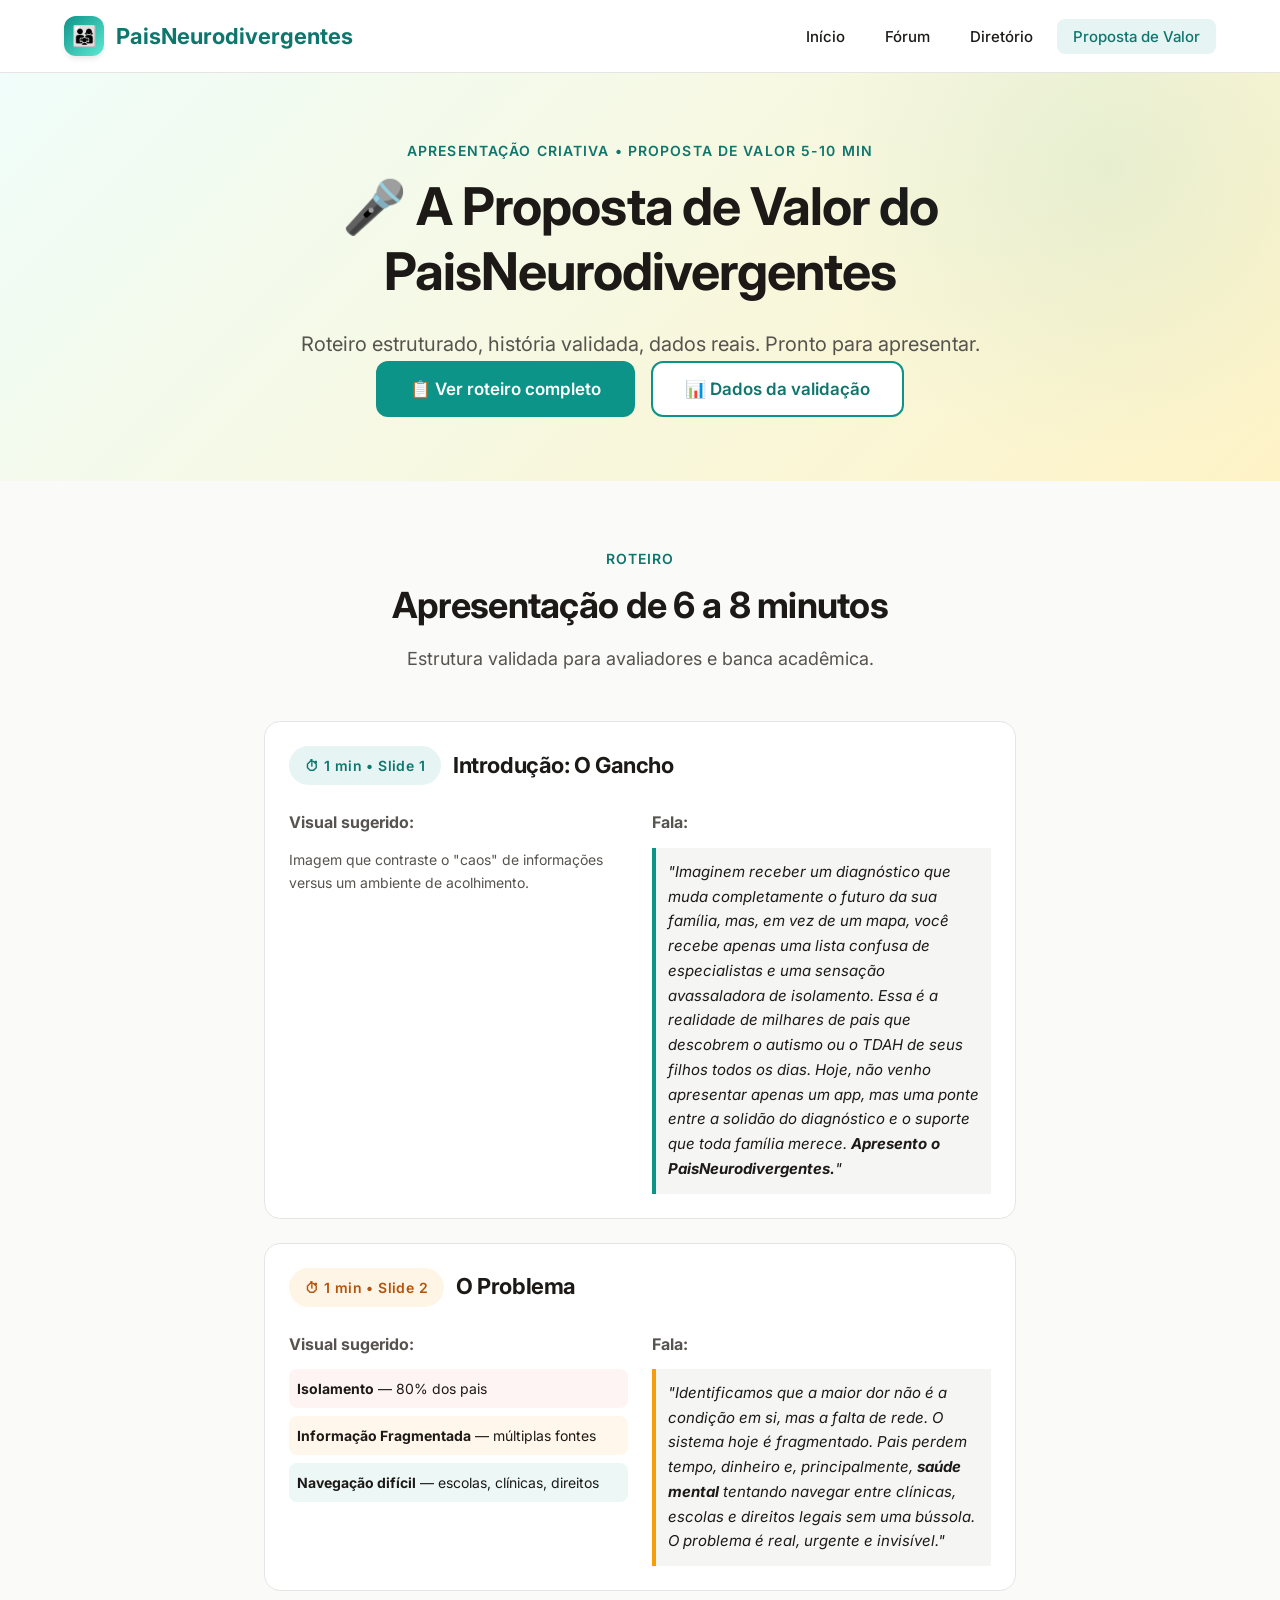
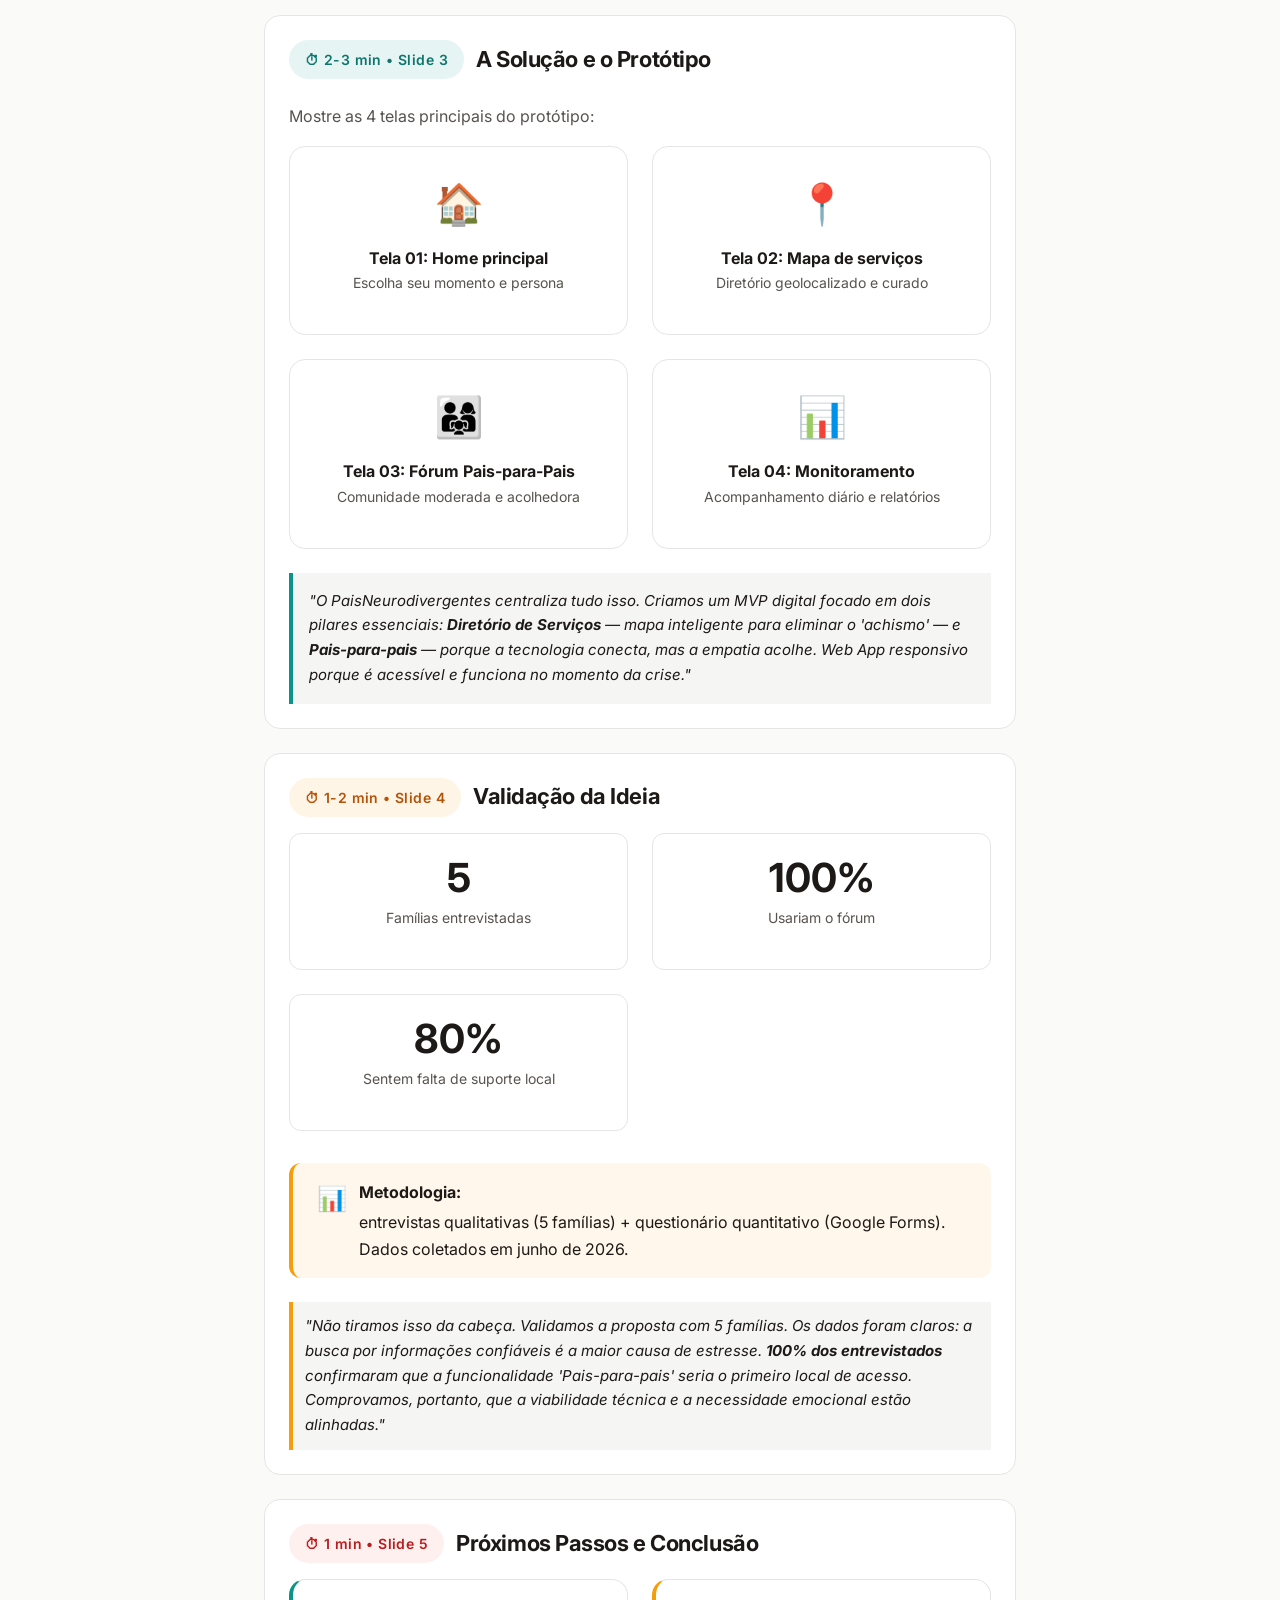
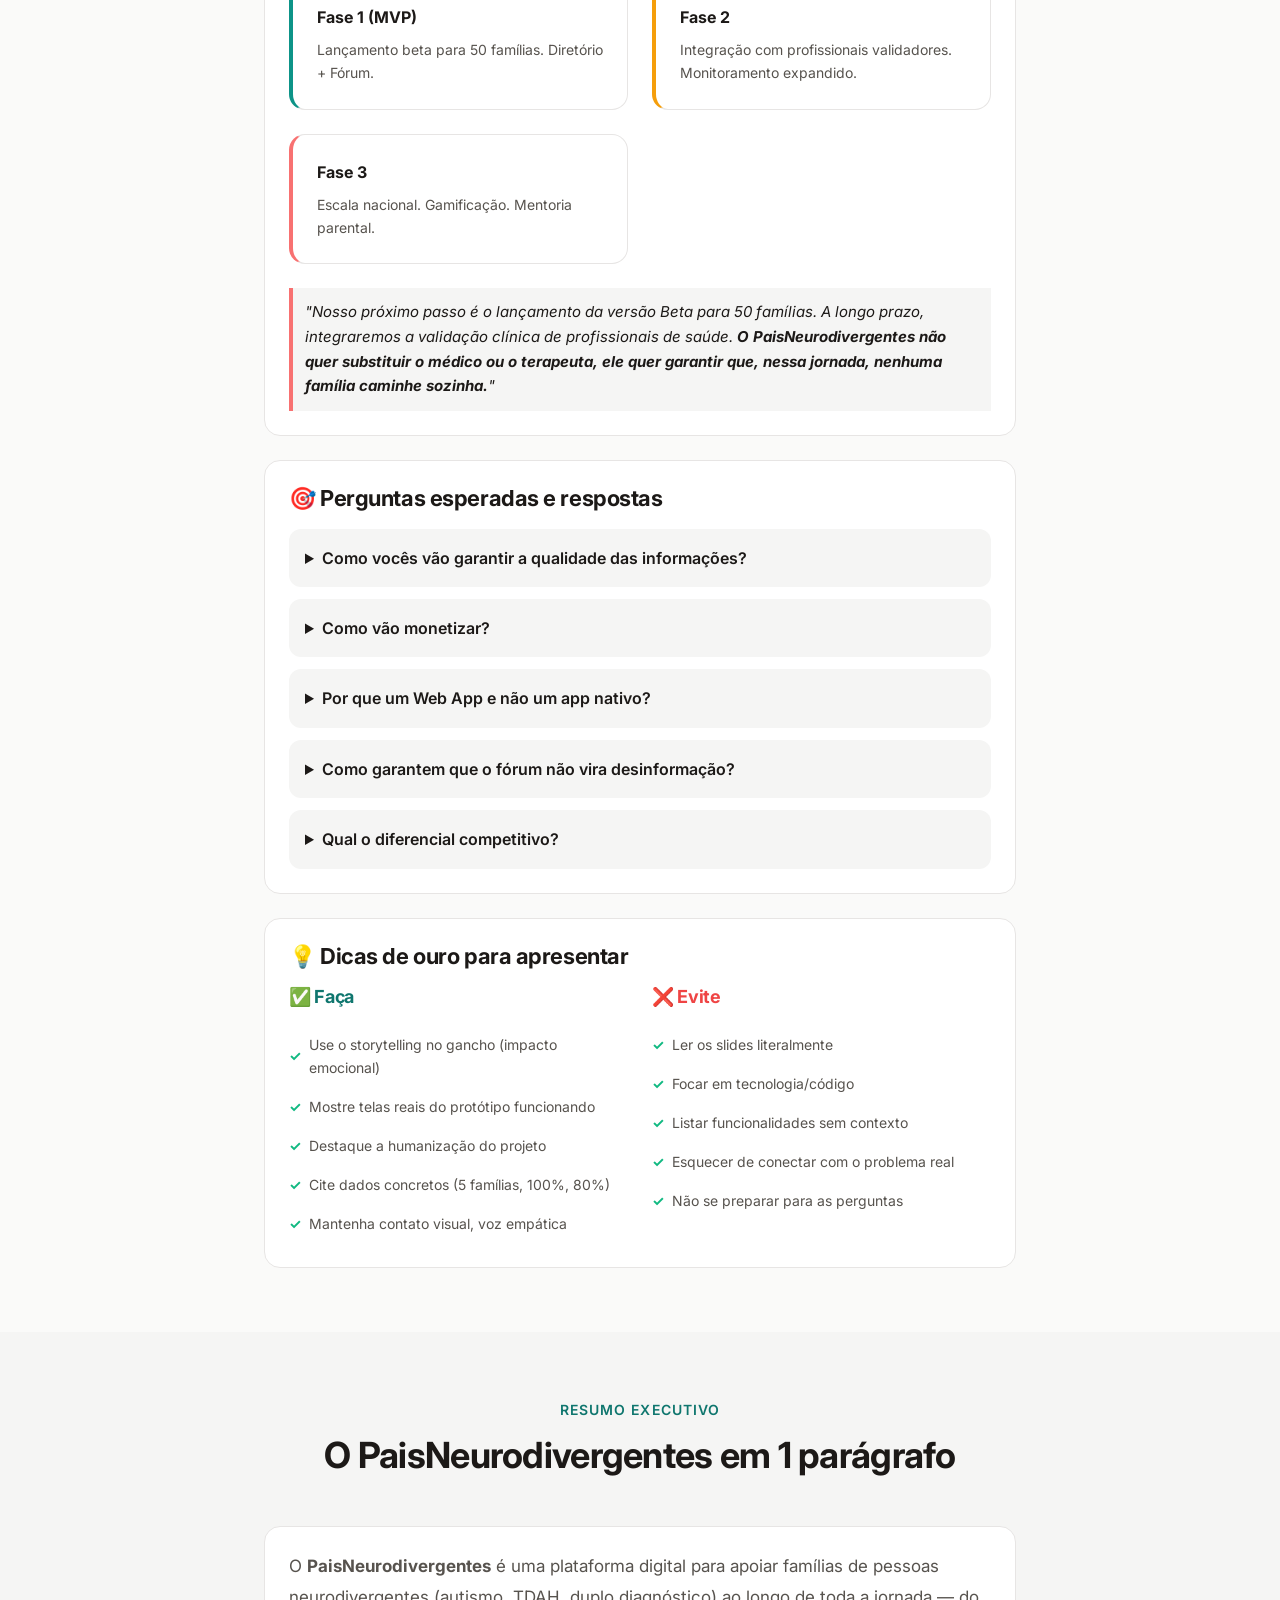
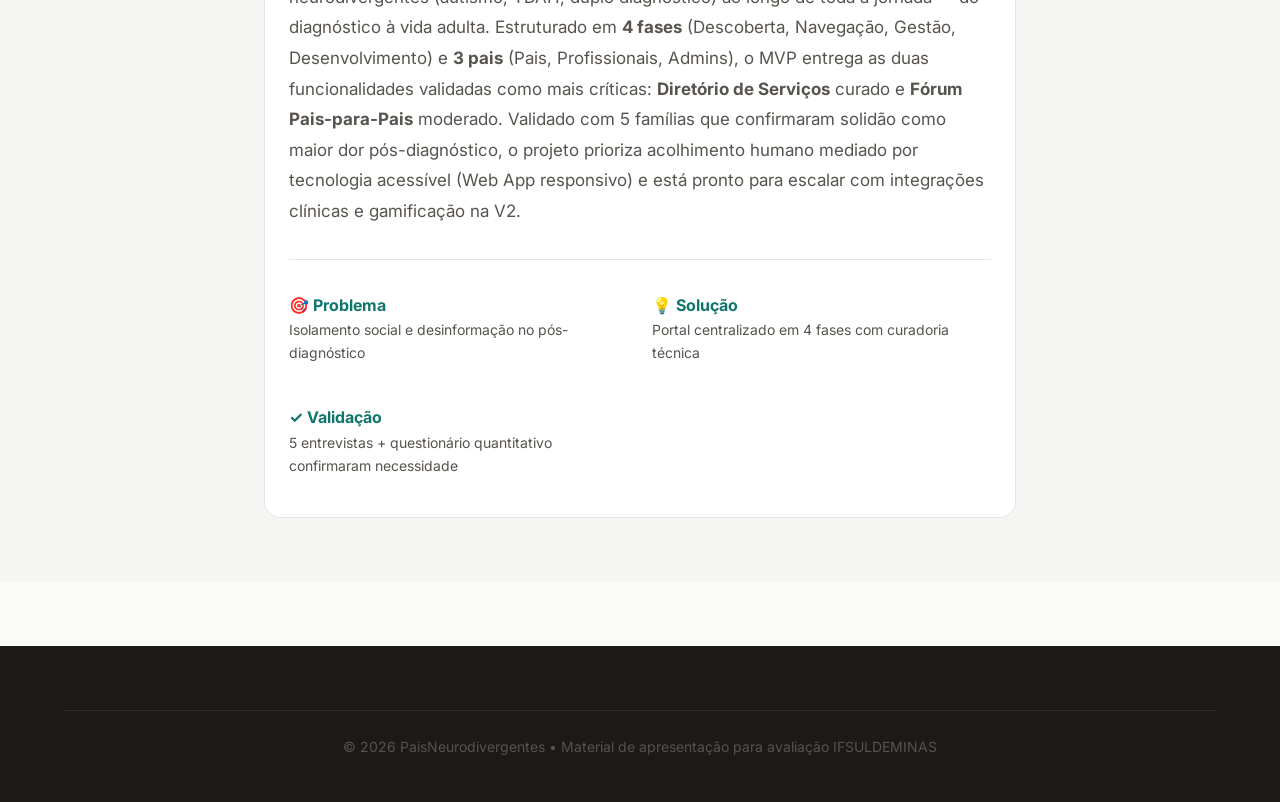
==== pages/proposta-de-valor.html @ cf3bc2c1 "inicial" ====
<!DOCTYPE html>
<html lang="pt-BR">
<head>
  <meta charset="UTF-8">
  <meta name="viewport" content="width=device-width, initial-scale=1.0">
  <title>Proposta de Valor de 5 min | PaisNeurodivergentes</title>
  <link rel="stylesheet" href="../css/styles.css">
  <link href="https://fonts.googleapis.com/css2?family=Inter:wght@400;500;600;700;800&display=swap" rel="stylesheet">
</head>
<body>
  <a href="#main" class="skip-link">Pular para conteúdo principal</a>

  <header class="site-header">
    <div class="container">
      <nav class="nav-bar">
        <a href="../index.html" class="logo"><span class="logo-icon">👨‍👩‍👧</span><span>PaisNeurodivergentes</span></a>
        <button class="menu-toggle" aria-label="Abrir menu">
          <svg width="24" height="24" viewBox="0 0 24 24" fill="none" stroke="currentColor" stroke-width="2">
            <line x1="3" y1="6" x2="21" y2="6"></line><line x1="3" y1="12" x2="21" y2="12"></line><line x1="3" y1="18" x2="21" y2="18"></line>
          </svg>
        </button>
        <ul class="nav-links">
          <li><a href="../index.html">Início</a></li>
          <li><a href="forum.html">Fórum</a></li>
          <li><a href="diretorio.html">Diretório</a></li>
          <li><a href="proposta-de-valor.html" class="active">Proposta de Valor</a></li>
        </ul>
      </nav>
    </div>
  </header>

  <main id="main">
    <section class="hero" style="padding: var(--space-16) 0;">
      <div class="container container-narrow text-center">
        <span class="eyebrow">Apresentação Criativa • Proposta de Valor 5-10 min</span>
        <h1>🎤 A Proposta de Valor do PaisNeurodivergentes</h1>
        <p class="hero-tagline" style="max-width: 720px; margin: 0 auto;">
          Roteiro estruturado, história validada, dados reais. Pronto para apresentar.
        </p>
        <div class="hero-cta" style="justify-content: center;">
          <a href="#roteiro" class="btn btn-primary btn-large">📋 Ver roteiro completo</a>
          <a href="#validacao" class="btn btn-secondary btn-large">📊 Dados da validação</a>
        </div>
      </div>
    </section>

    <!-- Roteiro -->
    <section id="roteiro">
      <div class="container container-narrow">
        <div class="section-header">
          <span class="eyebrow">Roteiro</span>
          <h2>Apresentação de 6 a 8 minutos</h2>
          <p>Estrutura validada para avaliadores e banca acadêmica.</p>
        </div>

        <!-- Slide 1 -->
        <article class="card" style="margin-bottom: var(--space-6);">
          <div style="display: flex; align-items: center; gap: var(--space-3); margin-bottom: var(--space-4);">
            <span class="badge badge-primary" style="font-size: 0.875rem; padding: var(--space-2) var(--space-4);">⏱ 1 min • Slide 1</span>
            <h3 style="margin: 0;">Introdução: O Gancho</h3>
          </div>

          <div style="display: grid; grid-template-columns: 1fr 1fr; gap: var(--space-6); margin-top: var(--space-6);">
            <div>
              <p class="text-soft" style="margin-bottom: var(--space-3);"><strong>Visual sugerido:</strong></p>
              <p style="font-size: 0.875rem;">Imagem que contraste o "caos" de informações versus um ambiente de acolhimento.</p>
            </div>
            <div>
              <p class="text-soft" style="margin-bottom: var(--space-3);"><strong>Fala:</strong></p>
              <blockquote style="border-left: 4px solid var(--color-primary); padding: var(--space-3); background: var(--color-bg-alt); margin: 0; font-style: italic; font-size: 0.9375rem;">
                "Imaginem receber um diagnóstico que muda completamente o futuro da sua família, mas, em vez de um mapa, você recebe apenas uma lista confusa de especialistas e uma sensação avassaladora de isolamento. Essa é a realidade de milhares de pais que descobrem o autismo ou o TDAH de seus filhos todos os dias. Hoje, não venho apresentar apenas um app, mas uma ponte entre a solidão do diagnóstico e o suporte que toda família merece. <strong>Apresento o PaisNeurodivergentes.</strong>"
              </blockquote>
            </div>
          </div>
        </article>

        <!-- Slide 2 -->
        <article class="card" style="margin-bottom: var(--space-6);">
          <div style="display: flex; align-items: center; gap: var(--space-3); margin-bottom: var(--space-4);">
            <span class="badge badge-warm" style="font-size: 0.875rem; padding: var(--space-2) var(--space-4);">⏱ 1 min • Slide 2</span>
            <h3 style="margin: 0;">O Problema</h3>
          </div>

          <div style="display: grid; grid-template-columns: 1fr 1fr; gap: var(--space-6); margin-top: var(--space-6);">
            <div>
              <p class="text-soft" style="margin-bottom: var(--space-3);"><strong>Visual sugerido:</strong></p>
              <ul style="font-size: 0.875rem; list-style: none; padding: 0;">
                <li style="padding: var(--space-2); background: rgba(248, 113, 113, 0.08); border-radius: var(--radius-sm); margin-bottom: var(--space-2);"><strong>Isolamento</strong> — 80% dos pais</li>
                <li style="padding: var(--space-2); background: rgba(245, 158, 11, 0.08); border-radius: var(--radius-sm); margin-bottom: var(--space-2);"><strong>Informação Fragmentada</strong> — múltiplas fontes</li>
                <li style="padding: var(--space-2); background: rgba(13, 148, 136, 0.08); border-radius: var(--radius-sm);"><strong>Navegação difícil</strong> — escolas, clínicas, direitos</li>
              </ul>
            </div>
            <div>
              <p class="text-soft" style="margin-bottom: var(--space-3);"><strong>Fala:</strong></p>
              <blockquote style="border-left: 4px solid var(--color-secondary); padding: var(--space-3); background: var(--color-bg-alt); margin: 0; font-style: italic; font-size: 0.9375rem;">
                "Identificamos que a maior dor não é a condição em si, mas a falta de rede. O sistema hoje é fragmentado. Pais perdem tempo, dinheiro e, principalmente, <strong>saúde mental</strong> tentando navegar entre clínicas, escolas e direitos legais sem uma bússola. O problema é real, urgente e invisível."
              </blockquote>
            </div>
          </div>
        </article>

        <!-- Slide 3 -->
        <article class="card" style="margin-bottom: var(--space-6);">
          <div style="display: flex; align-items: center; gap: var(--space-3); margin-bottom: var(--space-4);">
            <span class="badge badge-primary" style="font-size: 0.875rem; padding: var(--space-2) var(--space-4);">⏱ 2-3 min • Slide 3</span>
            <h3 style="margin: 0;">A Solução e o Protótipo</h3>
          </div>

          <p style="margin-top: var(--space-6);">Mostre as 4 telas principais do protótipo:</p>
          <div class="grid grid-2 mt-4">
            <a href="../index.html" class="card-link"><div class="card" style="text-align: center;">
              <div style="font-size: 2.5rem; margin-bottom: var(--space-2);">🏠</div>
              <strong>Tela 01: Home principal</strong>
              <p class="text-soft" style="font-size: 0.875rem;">Escolha seu momento e persona</p>
            </div></a>
            <a href="diretorio.html" class="card-link"><div class="card" style="text-align: center;">
              <div style="font-size: 2.5rem; margin-bottom: var(--space-2);">📍</div>
              <strong>Tela 02: Mapa de serviços</strong>
              <p class="text-soft" style="font-size: 0.875rem;">Diretório geolocalizado e curado</p>
            </div></a>
            <a href="forum.html" class="card-link"><div class="card" style="text-align: center;">
              <div style="font-size: 2.5rem; margin-bottom: var(--space-2);">👨‍👩‍👧</div>
              <strong>Tela 03: Fórum Pais-para-Pais</strong>
              <p class="text-soft" style="font-size: 0.875rem;">Comunidade moderada e acolhedora</p>
            </div></a>
            <a href="painel-pais.html" class="card-link"><div class="card" style="text-align: center;">
              <div style="font-size: 2.5rem; margin-bottom: var(--space-2);">📊</div>
              <strong>Tela 04: Monitoramento</strong>
              <p class="text-soft" style="font-size: 0.875rem;">Acompanhamento diário e relatórios</p>
            </div></a>
          </div>

          <blockquote style="border-left: 4px solid var(--color-primary); padding: var(--space-4); background: var(--color-bg-alt); margin: var(--space-6) 0 0; font-style: italic; font-size: 0.9375rem;">
            "O PaisNeurodivergentes centraliza tudo isso. Criamos um MVP digital focado em dois pilares essenciais: <strong>Diretório de Serviços</strong> — mapa inteligente para eliminar o 'achismo' — e <strong>Pais-para-pais</strong> — porque a tecnologia conecta, mas a empatia acolhe. Web App responsivo porque é acessível e funciona no momento da crise."
          </blockquote>
        </article>

        <!-- Slide 4 - Validação -->
        <article class="card" id="validacao" style="margin-bottom: var(--space-6);">
          <div style="display: flex; align-items: center; gap: var(--space-3); margin-bottom: var(--space-4);">
            <span class="badge badge-warm" style="font-size: 0.875rem; padding: var(--space-2) var(--space-4);">⏱ 1-2 min • Slide 4</span>
            <h3 style="margin: 0;">Validação da Ideia</h3>
          </div>

          <div class="grid grid-3 mt-4">
            <div class="stat-card" style="text-align: center;">
              <div class="stat-value" style="font-size: 2.5rem;">5</div>
              <p class="stat-label">Famílias entrevistadas</p>
            </div>
            <div class="stat-card" style="text-align: center;">
              <div class="stat-value" style="font-size: 2.5rem;">100%</div>
              <p class="stat-label">Usariam o fórum</p>
            </div>
            <div class="stat-card" style="text-align: center;">
              <div class="stat-value" style="font-size: 2.5rem;">80%</div>
              <p class="stat-label">Sentem falta de suporte local</p>
            </div>
          </div>

          <div class="alert alert-warm mt-8">
            <span class="alert-icon">📊</span>
            <div>
              <strong>Metodologia:</strong> entrevistas qualitativas (5 famílias) + questionário quantitativo (Google Forms). Dados coletados em junho de 2026.
            </div>
          </div>

          <blockquote style="border-left: 4px solid var(--color-secondary); padding: var(--space-3); background: var(--color-bg-alt); margin: var(--space-6) 0 0; font-style: italic; font-size: 0.9375rem;">
            "Não tiramos isso da cabeça. Validamos a proposta com 5 famílias. Os dados foram claros: a busca por informações confiáveis é a maior causa de estresse. <strong>100% dos entrevistados</strong> confirmaram que a funcionalidade 'Pais-para-pais' seria o primeiro local de acesso. Comprovamos, portanto, que a viabilidade técnica e a necessidade emocional estão alinhadas."
          </blockquote>
        </article>

        <!-- Slide 5 -->
        <article class="card" id="roadmap" style="margin-bottom: var(--space-6);">
          <div style="display: flex; align-items: center; gap: var(--space-3); margin-bottom: var(--space-4);">
            <span class="badge badge-coral" style="font-size: 0.875rem; padding: var(--space-2) var(--space-4);">⏱ 1 min • Slide 5</span>
            <h3 style="margin: 0;">Próximos Passos e Conclusão</h3>
          </div>

          <div class="grid grid-3 mt-4">
            <div class="card" style="border-left: 4px solid var(--color-primary);">
              <strong>Fase 1 (MVP)</strong>
              <p style="font-size: 0.875rem; margin: var(--space-2) 0 0;">Lançamento beta para 50 famílias. Diretório + Fórum.</p>
            </div>
            <div class="card" style="border-left: 4px solid var(--color-secondary);">
              <strong>Fase 2</strong>
              <p style="font-size: 0.875rem; margin: var(--space-2) 0 0;">Integração com profissionais validadores. Monitoramento expandido.</p>
            </div>
            <div class="card" style="border-left: 4px solid var(--color-accent);">
              <strong>Fase 3</strong>
              <p style="font-size: 0.875rem; margin: var(--space-2) 0 0;">Escala nacional. Gamificação. Mentoria parental.</p>
            </div>
          </div>

          <blockquote style="border-left: 4px solid var(--color-accent); padding: var(--space-3); background: var(--color-bg-alt); margin: var(--space-6) 0 0; font-style: italic; font-size: 0.9375rem;">
            "Nosso próximo passo é o lançamento da versão Beta para 50 famílias. A longo prazo, integraremos a validação clínica de profissionais de saúde. <strong>O PaisNeurodivergentes não quer substituir o médico ou o terapeuta, ele quer garantir que, nessa jornada, nenhuma família caminhe sozinha.</strong>"
          </blockquote>
        </article>

        <!-- Perguntas esperadas -->
        <article class="card" style="margin-bottom: var(--space-6);">
          <h3 style="margin-bottom: var(--space-4);">🎯 Perguntas esperadas e respostas</h3>

          <details style="margin-bottom: var(--space-3); padding: var(--space-4); background: var(--color-bg-alt); border-radius: var(--radius-md);">
            <summary style="cursor: pointer; font-weight: 600;">Como vocês vão garantir a qualidade das informações?</summary>
            <p style="margin-top: var(--space-3); margin-bottom: 0;">"Através de um painel de curadoria onde apenas profissionais com CRP/CREFONO/CRM verificados e pais experientes com mentoria podem sugerir conteúdos. Cada artigo passa por pelo menos 2 profissionais antes da publicação, com revisão semestral. 100% dos artigos do MVP foram validados pela equipe técnica."</p>
          </details>

          <details style="margin-bottom: var(--space-3); padding: var(--space-4); background: var(--color-bg-alt); border-radius: var(--radius-md);">
            <summary style="cursor: pointer; font-weight: 600;">Como vão monetizar?</summary>
            <p style="margin-top: var(--space-3); margin-bottom: 0;">"O foco inicial é impacto social — a plataforma é gratuita para famílias. Futuramente, parcerias com clínicas e centros de diagnóstico, cursos de capacitação parental certificados e selo de 'serviço verificado' para profissionais (assinatura acessível) podem sustentar a operação sem custo para o usuário final."</p>
          </details>

          <details style="margin-bottom: var(--space-3); padding: var(--space-4); background: var(--color-bg-alt); border-radius: var(--radius-md);">
            <summary style="cursor: pointer; font-weight: 600;">Por que um Web App e não um app nativo?</summary>
            <p style="margin-top: var(--space-3); margin-bottom: 0;">"Três motivos: 1) Não exige instalação pesada — pais em crise não baixam apps, mas acessam links. 2) Funciona em qualquer dispositivo, mesmo compartilhado. 3) Atualização instantânea sem precisar aprovar em loja. V2 pode incluir wrapper nativo se os dados mostrarem benefício."</p>
          </details>

          <details style="margin-bottom: var(--space-3); padding: var(--space-4); background: var(--color-bg-alt); border-radius: var(--radius-md);">
            <summary style="cursor: pointer; font-weight: 600;">Como garantem que o fórum não vira desinformação?</summary>
            <p style="margin-top: var(--space-3); margin-bottom: 0;">"Três camadas: 1) Moderação ativa por pais experientes + profissionais (resposta em até 2h). 2) Diretrizes explícitas: zero diagnóstico médico, zero promoção de 'curas', zero julgamento. 3) Sinalização comunitária: qualquer usuário pode marcar um post para revisão. Posts com pseudotratamentos são removidos imediatamente."</p>
          </details>

          <details style="padding: var(--space-4); background: var(--color-bg-alt); border-radius: var(--radius-md);">
            <summary style="cursor: pointer; font-weight: 600;">Qual o diferencial competitivo?</summary>
            <p style="margin-top: var(--space-3); margin-bottom: 0;">"Não somos apenas uma rede social nem apenas um diretório. Somos a única plataforma que <strong>acompanha a jornada completa</strong> da família — do diagnóstico à vida adulta — em um só lugar, com curadoria técnica, comunidade moderada e foco em acolhimento humano. Validamos com famílias reais que o problema não é só informação: é solidão."</p>
          </details>
        </article>

        <!-- Dicas -->
        <article class="card">
          <h3 style="margin-bottom: var(--space-4);">💡 Dicas de ouro para apresentar</h3>
          <div class="grid grid-2">
            <div>
              <h4 style="color: var(--color-primary-dark);">✅ Faça</h4>
              <ul class="moment-features">
                <li>Use o storytelling no gancho (impacto emocional)</li>
                <li>Mostre telas reais do protótipo funcionando</li>
                <li>Destaque a humanização do projeto</li>
                <li>Cite dados concretos (5 famílias, 100%, 80%)</li>
                <li>Mantenha contato visual, voz empática</li>
              </ul>
            </div>
            <div>
              <h4 style="color: var(--color-danger);">❌ Evite</h4>
              <ul class="moment-features">
                <li>Ler os slides literalmente</li>
                <li>Focar em tecnologia/código</li>
                <li>Listar funcionalidades sem contexto</li>
                <li>Esquecer de conectar com o problema real</li>
                <li>Não se preparar para as perguntas</li>
              </ul>
            </div>
          </div>
        </article>
      </div>
    </section>

    <!-- Resumo executivo -->
    <section class="bg-soft">
      <div class="container container-narrow">
        <div class="section-header">
          <span class="eyebrow">Resumo executivo</span>
          <h2>O PaisNeurodivergentes em 1 parágrafo</h2>
        </div>

        <article class="card">
          <p style="font-size: 1.0625rem; line-height: 1.8;">
            O <strong>PaisNeurodivergentes</strong> é uma plataforma digital para apoiar famílias de pessoas neurodivergentes (autismo, TDAH, duplo diagnóstico) ao longo de toda a jornada — do diagnóstico à vida adulta. Estruturado em <strong>4 fases</strong> (Descoberta, Navegação, Gestão, Desenvolvimento) e <strong>3 pais</strong> (Pais, Profissionais, Admins), o MVP entrega as duas funcionalidades validadas como mais críticas: <strong>Diretório de Serviços</strong> curado e <strong>Fórum Pais-para-Pais</strong> moderado. Validado com 5 famílias que confirmaram solidão como maior dor pós-diagnóstico, o projeto prioriza acolhimento humano mediado por tecnologia acessível (Web App responsivo) e está pronto para escalar com integrações clínicas e gamificação na V2.
          </p>

          <hr class="divider">

          <div class="grid grid-3">
            <div>
              <strong style="color: var(--color-primary-dark);">🎯 Problema</strong>
              <p style="font-size: 0.875rem;">Isolamento social e desinformação no pós-diagnóstico</p>
            </div>
            <div>
              <strong style="color: var(--color-primary-dark);">💡 Solução</strong>
              <p style="font-size: 0.875rem;">Portal centralizado em 4 fases com curadoria técnica</p>
            </div>
            <div>
              <strong style="color: var(--color-primary-dark);">✓ Validação</strong>
              <p style="font-size: 0.875rem;">5 entrevistas + questionário quantitativo confirmaram necessidade</p>
            </div>
          </div>
        </article>
      </div>
    </section>
  </main>

  <footer class="site-footer">
    <div class="container">
      <div class="footer-bottom">
        <p>© 2026 PaisNeurodivergentes • Material de apresentação para avaliação IFSULDEMINAS</p>
      </div>
    </div>
  </footer>

  <script src="../js/main.js"></script>
</body>
</html>
---- css/styles.css ----
/* =========================================
   PaisNeurodivergentes - Estilos Globais
   Design acessível, acolhedor e responsivo
   ========================================= */

:root {
  /* Paleta principal - tons acolhedores */
  --color-primary: #0d9488;       /* Teal calmante */
  --color-primary-dark: #0f766e;
  --color-primary-light: #5eead4;
  --color-secondary: #f59e0b;     /* Quente, esperança */
  --color-accent: #f87171;        /* Coral suave */
  --color-success: #10b981;
  --color-warning: #f59e0b;
  --color-danger: #ef4444;

  /* Neutros */
  --color-bg: #fafaf9;            /* Off-white suave */
  --color-bg-alt: #f5f5f4;
  --color-surface: #ffffff;
  --color-border: #e7e5e4;
  --color-text: #1c1917;          /* Alto contraste */
  --color-text-soft: #57534e;
  --color-text-muted: #78716c;

  /* Tipografia */
  --font-base: 'Inter', -apple-system, BlinkMacSystemFont, 'Segoe UI', Roboto, sans-serif;
  --font-size-base: 16px;
  --line-height-base: 1.65;

  /* Espaçamentos */
  --space-1: 0.25rem;
  --space-2: 0.5rem;
  --space-3: 0.75rem;
  --space-4: 1rem;
  --space-6: 1.5rem;
  --space-8: 2rem;
  --space-12: 3rem;
  --space-16: 4rem;
  --space-24: 6rem;

  /* Bordas e sombras */
  --radius-sm: 0.5rem;
  --radius-md: 0.75rem;
  --radius-lg: 1rem;
  --radius-xl: 1.5rem;
  --shadow-sm: 0 1px 2px 0 rgba(0,0,0,0.05);
  --shadow-md: 0 4px 6px -1px rgba(0,0,0,0.07), 0 2px 4px -1px rgba(0,0,0,0.04);
  --shadow-lg: 0 10px 15px -3px rgba(0,0,0,0.08), 0 4px 6px -2px rgba(0,0,0,0.04);
  --shadow-xl: 0 20px 25px -5px rgba(0,0,0,0.1), 0 10px 10px -5px rgba(0,0,0,0.04);

  /* Transições */
  --transition: all 0.2s ease;
}

* {
  margin: 0;
  padding: 0;
  box-sizing: border-box;
}

html {
  scroll-behavior: smooth;
  font-size: var(--font-size-base);
}

body {
  font-family: var(--font-base);
  background-color: var(--color-bg);
  color: var(--color-text);
  line-height: var(--line-height-base);
  -webkit-font-smoothing: antialiased;
  -moz-osx-font-smoothing: grayscale;
}

/* =========================================
   Acessibilidade
   ========================================= */
*:focus-visible {
  outline: 3px solid var(--color-primary);
  outline-offset: 2px;
  border-radius: var(--radius-sm);
}

.skip-link {
  position: absolute;
  top: -100px;
  left: 0;
  background: var(--color-primary);
  color: white;
  padding: var(--space-3) var(--space-4);
  z-index: 9999;
  text-decoration: none;
  border-radius: 0 0 var(--radius-sm) 0;
}

.skip-link:focus {
  top: 0;
}

.sr-only {
  position: absolute;
  width: 1px;
  height: 1px;
  padding: 0;
  margin: -1px;
  overflow: hidden;
  clip: rect(0,0,0,0);
  border: 0;
}

/* =========================================
   Tipografia
   ========================================= */
h1, h2, h3, h4, h5, h6 {
  font-weight: 700;
  line-height: 1.25;
  color: var(--color-text);
  letter-spacing: -0.02em;
}

h1 { font-size: clamp(2rem, 5vw, 3.25rem); }
h2 { font-size: clamp(1.5rem, 3vw, 2.25rem); margin-bottom: var(--space-4); }
h3 { font-size: 1.375rem; margin-bottom: var(--space-3); }
h4 { font-size: 1.125rem; margin-bottom: var(--space-2); }

p {
  margin-bottom: var(--space-3);
  color: var(--color-text-soft);
}

a {
  color: var(--color-primary-dark);
  text-decoration: none;
  transition: var(--transition);
}

a:hover {
  text-decoration: underline;
}

/* =========================================
   Layout / Containers
   ========================================= */
.container {
  width: 100%;
  max-width: 1200px;
  margin: 0 auto;
  padding: 0 var(--space-6);
}

.container-narrow {
  max-width: 800px;
  margin: 0 auto;
  padding: 0 var(--space-6);
}

section {
  padding: var(--space-16) 0;
}

.section-header {
  text-align: center;
  margin-bottom: var(--space-12);
}

.section-header p {
  font-size: 1.125rem;
  color: var(--color-text-soft);
  max-width: 640px;
  margin: 0 auto;
}

.eyebrow {
  display: inline-block;
  font-size: 0.875rem;
  font-weight: 600;
  color: var(--color-primary-dark);
  text-transform: uppercase;
  letter-spacing: 0.08em;
  margin-bottom: var(--space-3);
}

/* =========================================
   Header / Navegação
   ========================================= */
.site-header {
  background: rgba(255, 255, 255, 0.92);
  backdrop-filter: blur(10px);
  border-bottom: 1px solid var(--color-border);
  position: sticky;
  top: 0;
  z-index: 100;
}

.nav-bar {
  display: flex;
  align-items: center;
  justify-content: space-between;
  padding: var(--space-4) 0;
}

.logo {
  display: flex;
  align-items: center;
  gap: var(--space-3);
  font-size: 1.375rem;
  font-weight: 700;
  color: var(--color-primary-dark);
  text-decoration: none;
}

.logo:hover { text-decoration: none; }

.logo-icon {
  width: 40px;
  height: 40px;
  background: linear-gradient(135deg, var(--color-primary), var(--color-primary-light));
  border-radius: var(--radius-md);
  display: flex;
  align-items: center;
  justify-content: center;
  color: white;
  font-size: 1.25rem;
  box-shadow: var(--shadow-md);
}

.nav-links {
  display: flex;
  gap: var(--space-2);
  list-style: none;
  align-items: center;
}

.nav-links a {
  color: var(--color-text);
  padding: var(--space-2) var(--space-4);
  border-radius: var(--radius-sm);
  font-weight: 500;
  font-size: 0.9375rem;
  transition: var(--transition);
}

.nav-links a:hover {
  background: var(--color-bg-alt);
  text-decoration: none;
}

.nav-links a.active {
  background: rgba(13, 148, 136, 0.1);
  color: var(--color-primary-dark);
}

.nav-cta {
  background: var(--color-primary);
  color: white !important;
  padding: var(--space-3) var(--space-6) !important;
}

.nav-cta:hover {
  background: var(--color-primary-dark) !important;
}

.menu-toggle {
  display: none;
  background: none;
  border: none;
  padding: var(--space-2);
  cursor: pointer;
  color: var(--color-text);
}

/* =========================================
   Botões
   ========================================= */
.btn {
  display: inline-flex;
  align-items: center;
  justify-content: center;
  gap: var(--space-2);
  padding: var(--space-3) var(--space-6);
  border-radius: var(--radius-md);
  font-weight: 600;
  font-size: 1rem;
  cursor: pointer;
  border: 2px solid transparent;
  transition: var(--transition);
  text-decoration: none;
  font-family: inherit;
  line-height: 1.2;
}

.btn:hover { text-decoration: none; transform: translateY(-1px); }
.btn:active { transform: translateY(0); }

.btn-primary {
  background: var(--color-primary);
  color: white;
}
.btn-primary:hover {
  background: var(--color-primary-dark);
  box-shadow: var(--shadow-lg);
}

.btn-secondary {
  background: var(--color-surface);
  color: var(--color-primary-dark);
  border-color: var(--color-primary);
}
.btn-secondary:hover {
  background: rgba(13, 148, 136, 0.08);
}

.btn-ghost {
  background: transparent;
  color: var(--color-text);
  border-color: var(--color-border);
}
.btn-ghost:hover {
  background: var(--color-bg-alt);
  border-color: var(--color-text-soft);
}

.btn-large {
  padding: var(--space-4) var(--space-8);
  font-size: 1.0625rem;
}

.btn-small {
  padding: var(--space-2) var(--space-4);
  font-size: 0.875rem;
}

.btn-block {
  display: flex;
  width: 100%;
}

/* =========================================
   Hero
   ========================================= */
.hero {
  background: linear-gradient(135deg, #f0fdfa 0%, #fef3c7 100%);
  padding: var(--space-24) 0 var(--space-16);
  position: relative;
  overflow: hidden;
}

.hero::before {
  content: '';
  position: absolute;
  top: -50%;
  right: -10%;
  width: 600px;
  height: 600px;
  background: radial-gradient(circle, rgba(13, 148, 136, 0.08) 0%, transparent 70%);
  border-radius: 50%;
}

.hero-content {
  position: relative;
  z-index: 2;
  max-width: 720px;
}

.hero h1 {
  margin-bottom: var(--space-6);
}

.hero-tagline {
  font-size: 1.25rem;
  color: var(--color-text-soft);
  margin-bottom: var(--space-8);
}

.hero-cta {
  display: flex;
  flex-wrap: wrap;
  gap: var(--space-4);
}

.hero-stats {
  display: flex;
  gap: var(--space-8);
  margin-top: var(--space-12);
  flex-wrap: wrap;
}

.stat {
  display: flex;
  flex-direction: column;
}

.stat-number {
  font-size: 2rem;
  font-weight: 700;
  color: var(--color-primary-dark);
  line-height: 1;
}

.stat-label {
  font-size: 0.875rem;
  color: var(--color-text-soft);
  margin-top: var(--space-1);
}

/* =========================================
   Cards
   ========================================= */
.card {
  background: var(--color-surface);
  border: 1px solid var(--color-border);
  border-radius: var(--radius-lg);
  padding: var(--space-6);
  transition: var(--transition);
}

.card:hover {
  border-color: var(--color-primary-light);
  box-shadow: var(--shadow-lg);
  transform: translateY(-2px);
}

.card-link {
  text-decoration: none;
  color: inherit;
  display: block;
}

.card-link:hover { text-decoration: none; }

.card-icon {
  width: 56px;
  height: 56px;
  background: linear-gradient(135deg, var(--color-primary), var(--color-primary-light));
  border-radius: var(--radius-md);
  display: flex;
  align-items: center;
  justify-content: center;
  color: white;
  font-size: 1.5rem;
  margin-bottom: var(--space-4);
  box-shadow: var(--shadow-md);
}

.card-icon.warm {
  background: linear-gradient(135deg, var(--color-secondary), #fbbf24);
}

.card-icon.coral {
  background: linear-gradient(135deg, var(--color-accent), #fca5a5);
}

.card h3 { margin-bottom: var(--space-2); }
.card p { margin-bottom: var(--space-4); }

.card-tag {
  display: inline-block;
  font-size: 0.75rem;
  font-weight: 600;
  padding: var(--space-1) var(--space-3);
  background: rgba(13, 148, 136, 0.1);
  color: var(--color-primary-dark);
  border-radius: 999px;
  margin-bottom: var(--space-3);
  letter-spacing: 0.05em;
}

.card-tag.p1 { background: rgba(245, 158, 11, 0.1); color: var(--color-secondary); }
.card-tag.p2 { background: rgba(248, 113, 113, 0.1); color: var(--color-accent); }

/* =========================================
   Grid
   ========================================= */
.grid {
  display: grid;
  gap: var(--space-6);
}

.grid-2 { grid-template-columns: repeat(auto-fit, minmax(280px, 1fr)); }
.grid-3 { grid-template-columns: repeat(auto-fit, minmax(280px, 1fr)); }
.grid-4 { grid-template-columns: repeat(auto-fit, minmax(240px, 1fr)); }

/* =========================================
   Moment Cards (Fases da Jornada)
   ========================================= */
.moment-card {
  background: var(--color-surface);
  border: 2px solid var(--color-border);
  border-radius: var(--radius-xl);
  padding: var(--space-8);
  transition: var(--transition);
  cursor: pointer;
  position: relative;
  text-decoration: none;
  color: inherit;
  display: block;
  height: 100%;
}

.moment-card:hover {
  text-decoration: none;
  border-color: var(--color-primary);
  box-shadow: var(--shadow-xl);
  transform: translateY(-4px);
}

.moment-number {
  font-size: 3rem;
  font-weight: 800;
  background: linear-gradient(135deg, var(--color-primary), var(--color-primary-light));
  -webkit-background-clip: text;
  background-clip: text;
  -webkit-text-fill-color: transparent;
  line-height: 1;
  margin-bottom: var(--space-4);
}

.moment-card h3 {
  font-size: 1.375rem;
  margin-bottom: var(--space-3);
}

.moment-card p {
  font-size: 0.9375rem;
  margin-bottom: var(--space-6);
}

.moment-features {
  list-style: none;
  margin-top: var(--space-4);
}

.moment-features li {
  padding: var(--space-2) 0;
  color: var(--color-text-soft);
  font-size: 0.875rem;
  display: flex;
  align-items: center;
  gap: var(--space-2);
}

.moment-features li::before {
  content: '✓';
  color: var(--color-success);
  font-weight: 700;
}

.moment-card .card-arrow {
  margin-top: var(--space-6);
  display: inline-flex;
  align-items: center;
  gap: var(--space-2);
  color: var(--color-primary-dark);
  font-weight: 600;
}

/* =========================================
   Persona Cards
   ========================================= */
.persona-card {
  background: var(--color-surface);
  border-radius: var(--radius-xl);
  padding: var(--space-8);
  text-align: center;
  transition: var(--transition);
  cursor: pointer;
  text-decoration: none;
  color: inherit;
  display: block;
  border: 2px solid transparent;
  position: relative;
  overflow: hidden;
}

.persona-card::before {
  content: '';
  position: absolute;
  top: 0;
  left: 0;
  right: 0;
  height: 6px;
  background: linear-gradient(90deg, var(--color-primary), var(--color-primary-light));
}

.persona-card.pais::before {
  background: linear-gradient(90deg, var(--color-primary), var(--color-primary-light));
}

.persona-card.profissional::before {
  background: linear-gradient(90deg, var(--color-secondary), #fbbf24);
}

.persona-card.admin::before {
  background: linear-gradient(90deg, #6366f1, #818cf8);
}

.persona-card:hover {
  text-decoration: none;
  transform: translateY(-4px);
  box-shadow: var(--shadow-xl);
  border-color: var(--color-primary-light);
}

.persona-avatar {
  width: 96px;
  height: 96px;
  margin: 0 auto var(--space-6);
  background: linear-gradient(135deg, var(--color-bg-alt), var(--color-border));
  border-radius: 50%;
  display: flex;
  align-items: center;
  justify-content: center;
  font-size: 3rem;
  box-shadow: var(--shadow-md);
}

.persona-card h3 {
  font-size: 1.25rem;
  margin-bottom: var(--space-2);
}

.persona-card .persona-role {
  font-size: 0.875rem;
  color: var(--color-primary-dark);
  font-weight: 600;
  text-transform: uppercase;
  letter-spacing: 0.05em;
  margin-bottom: var(--space-4);
}

.persona-card p {
  font-size: 0.9375rem;
  margin-bottom: var(--space-6);
}

.persona-tasks {
  list-style: none;
  text-align: left;
  margin-top: var(--space-4);
  padding-top: var(--space-4);
  border-top: 1px solid var(--color-border);
}

.persona-tasks li {
  padding: var(--space-2) 0;
  color: var(--color-text-soft);
  font-size: 0.875rem;
  display: flex;
  align-items: flex-start;
  gap: var(--space-2);
}

.persona-tasks li::before {
  content: '→';
  color: var(--color-primary);
  font-weight: 700;
  flex-shrink: 0;
}

/* =========================================
   Feature blocks
   ========================================= */
.feature-section {
  background: var(--color-surface);
}

.feature-block {
  display: grid;
  grid-template-columns: 1fr 1fr;
  gap: var(--space-12);
  align-items: center;
}

.feature-block.reverse { direction: rtl; }
.feature-block.reverse > * { direction: ltr; }

.feature-visual {
  background: linear-gradient(135deg, var(--color-bg-alt), var(--color-surface));
  border-radius: var(--radius-xl);
  padding: var(--space-8);
  min-height: 320px;
  display: flex;
  align-items: center;
  justify-content: center;
  border: 1px solid var(--color-border);
  position: relative;
  overflow: hidden;
}

.feature-mock {
  background: white;
  border-radius: var(--radius-lg);
  box-shadow: var(--shadow-xl);
  padding: var(--space-4);
  width: 100%;
  max-width: 320px;
}

.feature-mock-header {
  height: 12px;
  background: var(--color-bg-alt);
  border-radius: 6px;
  margin-bottom: var(--space-3);
  width: 60%;
}

.feature-mock-line {
  height: 8px;
  background: var(--color-bg-alt);
  border-radius: 4px;
  margin-bottom: var(--space-2);
}

.feature-mock-line.short { width: 40%; }
.feature-mock-block {
  background: linear-gradient(135deg, var(--color-primary), var(--color-primary-light));
  height: 100px;
  border-radius: var(--radius-md);
  margin: var(--space-3) 0;
  display: flex;
  align-items: center;
  justify-content: center;
  color: white;
  font-weight: 600;
}

/* =========================================
   Dashboard
   ========================================= */
.dashboard-layout {
  display: grid;
  grid-template-columns: 280px 1fr;
  min-height: calc(100vh - 80px);
}

.sidebar {
  background: var(--color-surface);
  border-right: 1px solid var(--color-border);
  padding: var(--space-6);
  position: sticky;
  top: 80px;
  height: calc(100vh - 80px);
  overflow-y: auto;
}

.sidebar-header {
  padding: var(--space-4);
  background: var(--color-bg-alt);
  border-radius: var(--radius-md);
  margin-bottom: var(--space-6);
  display: flex;
  align-items: center;
  gap: var(--space-3);
}

.sidebar-avatar {
  width: 48px;
  height: 48px;
  background: linear-gradient(135deg, var(--color-primary), var(--color-primary-light));
  border-radius: 50%;
  display: flex;
  align-items: center;
  justify-content: center;
  color: white;
  font-size: 1.25rem;
  flex-shrink: 0;
}

.sidebar-user-info h4 {
  font-size: 0.9375rem;
  margin-bottom: 0;
}

.sidebar-user-info p {
  font-size: 0.8125rem;
  color: var(--color-text-muted);
  margin-bottom: 0;
}

.sidebar-nav {
  list-style: none;
}

.sidebar-nav li {
  margin-bottom: var(--space-1);
}

.sidebar-nav a {
  display: flex;
  align-items: center;
  gap: var(--space-3);
  padding: var(--space-3);
  border-radius: var(--radius-sm);
  color: var(--color-text);
  font-size: 0.9375rem;
  font-weight: 500;
  transition: var(--transition);
}

.sidebar-nav a:hover {
  background: var(--color-bg-alt);
  text-decoration: none;
}

.sidebar-nav a.active {
  background: rgba(13, 148, 136, 0.1);
  color: var(--color-primary-dark);
}

.sidebar-nav .icon {
  font-size: 1.125rem;
}

.dashboard-main {
  padding: var(--space-8);
}

.dashboard-header {
  margin-bottom: var(--space-8);
}

.dashboard-header h1 {
  font-size: 1.875rem;
  margin-bottom: var(--space-2);
}

.dashboard-header p {
  font-size: 1rem;
  color: var(--color-text-soft);
}

.stats-row {
  display: grid;
  grid-template-columns: repeat(auto-fit, minmax(180px, 1fr));
  gap: var(--space-4);
  margin-bottom: var(--space-8);
}

.stat-card {
  background: var(--color-surface);
  border: 1px solid var(--color-border);
  border-radius: var(--radius-md);
  padding: var(--space-6);
}

.stat-card .stat-value {
  font-size: 2rem;
  font-weight: 700;
  color: var(--color-text);
  line-height: 1;
  margin-bottom: var(--space-2);
}

.stat-card .stat-label {
  font-size: 0.875rem;
  color: var(--color-text-soft);
  margin-top: 0;
}

.stat-card .stat-change {
  display: inline-block;
  font-size: 0.8125rem;
  margin-top: var(--space-2);
  padding: var(--space-1) var(--space-2);
  border-radius: var(--radius-sm);
  background: rgba(16, 185, 129, 0.1);
  color: var(--color-success);
  font-weight: 600;
}

.dashboard-grid {
  display: grid;
  grid-template-columns: 2fr 1fr;
  gap: var(--space-6);
}

/* =========================================
   Forms
   ========================================= */
.form-group {
  margin-bottom: var(--space-4);
}

.form-label {
  display: block;
  font-weight: 600;
  font-size: 0.9375rem;
  margin-bottom: var(--space-2);
  color: var(--color-text);
}

.form-input,
.form-textarea,
.form-select {
  width: 100%;
  padding: var(--space-3) var(--space-4);
  border: 2px solid var(--color-border);
  border-radius: var(--radius-md);
  font-family: inherit;
  font-size: 1rem;
  background: var(--color-surface);
  transition: var(--transition);
  color: var(--color-text);
}

.form-input:focus,
.form-textarea:focus,
.form-select:focus {
  outline: none;
  border-color: var(--color-primary);
  box-shadow: 0 0 0 4px rgba(13, 148, 136, 0.1);
}

.form-textarea {
  min-height: 120px;
  resize: vertical;
}

.form-help {
  font-size: 0.8125rem;
  color: var(--color-text-muted);
  margin-top: var(--space-1);
}

.search-bar {
  display: flex;
  gap: var(--space-2);
  background: var(--color-surface);
  padding: var(--space-2);
  border-radius: var(--radius-lg);
  box-shadow: var(--shadow-md);
  max-width: 720px;
  margin: 0 auto;
}

.search-bar input {
  flex: 1;
  border: none;
  padding: var(--space-3) var(--space-4);
  font-size: 1rem;
  background: transparent;
  color: var(--color-text);
  font-family: inherit;
}

.search-bar input:focus { outline: none; }

/* =========================================
   Lista de itens (serviços, posts)
   ========================================= */
.list-item {
  background: var(--color-surface);
  border: 1px solid var(--color-border);
  border-radius: var(--radius-md);
  padding: var(--space-6);
  margin-bottom: var(--space-4);
  transition: var(--transition);
}

.list-item:hover {
  border-color: var(--color-primary-light);
  box-shadow: var(--shadow-md);
}

.list-item-header {
  display: flex;
  justify-content: space-between;
  align-items: flex-start;
  margin-bottom: var(--space-3);
  gap: var(--space-4);
  flex-wrap: wrap;
}

.list-item-title {
  font-size: 1.125rem;
  font-weight: 700;
  margin-bottom: var(--space-1);
}

.list-item-meta {
  display: flex;
  gap: var(--space-4);
  font-size: 0.875rem;
  color: var(--color-text-soft);
  flex-wrap: wrap;
}

.list-item-meta span {
  display: flex;
  align-items: center;
  gap: var(--space-1);
}

.badge {
  display: inline-block;
  padding: var(--space-1) var(--space-3);
  border-radius: 999px;
  font-size: 0.75rem;
  font-weight: 600;
  letter-spacing: 0.03em;
}

.badge-primary {
  background: rgba(13, 148, 136, 0.1);
  color: var(--color-primary-dark);
}

.badge-warm {
  background: rgba(245, 158, 11, 0.1);
  color: #b45309;
}

.badge-success {
  background: rgba(16, 185, 129, 0.1);
  color: var(--color-success);
}

.badge-coral {
  background: rgba(248, 113, 113, 0.1);
  color: #b91c1c;
}

/* =========================================
   Forum
   ========================================= */
.forum-post {
  background: var(--color-surface);
  border: 1px solid var(--color-border);
  border-radius: var(--radius-md);
  padding: var(--space-6);
  margin-bottom: var(--space-4);
}

.forum-post-header {
  display: flex;
  align-items: center;
  gap: var(--space-3);
  margin-bottom: var(--space-3);
}

.forum-avatar {
  width: 48px;
  height: 48px;
  background: linear-gradient(135deg, var(--color-primary), var(--color-primary-light));
  border-radius: 50%;
  display: flex;
  align-items: center;
  justify-content: center;
  color: white;
  font-weight: 700;
  flex-shrink: 0;
}

.forum-meta {
  flex: 1;
}

.forum-meta strong {
  display: block;
  color: var(--color-text);
}

.forum-meta time {
  font-size: 0.8125rem;
  color: var(--color-text-muted);
}

.forum-content {
  margin-bottom: var(--space-4);
  font-size: 0.9375rem;
}

.forum-actions {
  display: flex;
  gap: var(--space-4);
  font-size: 0.875rem;
}

.forum-actions button {
  background: none;
  border: none;
  cursor: pointer;
  display: flex;
  align-items: center;
  gap: var(--space-1);
  color: var(--color-text-soft);
  font-weight: 500;
  padding: var(--space-1) var(--space-2);
  border-radius: var(--radius-sm);
  transition: var(--transition);
  font-family: inherit;
}

.forum-actions button:hover {
  background: var(--color-bg-alt);
  color: var(--color-text);
}

/* =========================================
   Alerts
   ========================================= */
.alert {
  padding: var(--space-4) var(--space-6);
  border-radius: var(--radius-md);
  margin-bottom: var(--space-6);
  display: flex;
  gap: var(--space-3);
  align-items: flex-start;
}

.alert-info {
  background: rgba(13, 148, 136, 0.08);
  border-left: 4px solid var(--color-primary);
  color: var(--color-text);
}

.alert-warm {
  background: rgba(245, 158, 11, 0.08);
  border-left: 4px solid var(--color-secondary);
}

.alert-icon {
  font-size: 1.5rem;
  flex-shrink: 0;
}

.alert strong {
  display: block;
  margin-bottom: var(--space-1);
}

/* =========================================
   Footer
   ========================================= */
.site-footer {
  background: var(--color-text);
  color: white;
  padding: var(--space-16) 0 var(--space-8);
  margin-top: var(--space-16);
}

.footer-grid {
  display: grid;
  grid-template-columns: 2fr 1fr 1fr 1fr;
  gap: var(--space-8);
  margin-bottom: var(--space-12);
}

.footer-brand h4 {
  color: white;
  font-size: 1.5rem;
  margin-bottom: var(--space-3);
}

.footer-brand p {
  color: rgba(255,255,255,0.7);
}

.footer-col h5 {
  color: white;
  font-size: 0.9375rem;
  text-transform: uppercase;
  letter-spacing: 0.05em;
  margin-bottom: var(--space-4);
}

.footer-col ul {
  list-style: none;
}

.footer-col li {
  margin-bottom: var(--space-2);
}

.footer-col a {
  color: rgba(255,255,255,0.7);
  font-size: 0.9375rem;
}

.footer-col a:hover {
  color: white;
}

.footer-bottom {
  border-top: 1px solid rgba(255,255,255,0.1);
  padding-top: var(--space-6);
  text-align: center;
  color: rgba(255,255,255,0.6);
  font-size: 0.875rem;
}

/* =========================================
   Stepper / Timeline
   ========================================= */
.timeline {
  position: relative;
  padding-left: var(--space-12);
}

.timeline::before {
  content: '';
  position: absolute;
  left: 24px;
  top: 0;
  bottom: 0;
  width: 2px;
  background: var(--color-border);
}

.timeline-item {
  position: relative;
  padding-bottom: var(--space-12);
}

.timeline-item::before {
  content: '';
  position: absolute;
  left: -36px;
  top: 4px;
  width: 18px;
  height: 18px;
  border-radius: 50%;
  background: var(--color-primary);
  border: 4px solid var(--color-bg);
  box-shadow: 0 0 0 2px var(--color-primary);
}

.timeline-item.current::before {
  background: var(--color-secondary);
  box-shadow: 0 0 0 2px var(--color-secondary);
  animation: pulse 2s infinite;
}

@keyframes pulse {
  0%, 100% { box-shadow: 0 0 0 2px var(--color-secondary); }
  50% { box-shadow: 0 0 0 8px rgba(245, 158, 11, 0.2); }
}

.timeline-content {
  background: var(--color-surface);
  border: 1px solid var(--color-border);
  border-radius: var(--radius-md);
  padding: var(--space-6);
}

.timeline-date {
  font-size: 0.875rem;
  color: var(--color-primary-dark);
  font-weight: 600;
  margin-bottom: var(--space-2);
}

/* =========================================
   Tabs
   ========================================= */
.tabs {
  display: flex;
  border-bottom: 2px solid var(--color-border);
  margin-bottom: var(--space-6);
  overflow-x: auto;
}

.tab {
  padding: var(--space-3) var(--space-6);
  background: none;
  border: none;
  cursor: pointer;
  font-weight: 600;
  font-size: 0.9375rem;
  color: var(--color-text-soft);
  border-bottom: 3px solid transparent;
  margin-bottom: -2px;
  transition: var(--transition);
  font-family: inherit;
  white-space: nowrap;
}

.tab:hover {
  color: var(--color-text);
}

.tab.active {
  color: var(--color-primary-dark);
  border-bottom-color: var(--color-primary);
}

.tab-panel {
  display: none;
}

.tab-panel.active {
  display: block;
}

/* =========================================
   Tags / Chips
   ========================================= */
.chip-group {
  display: flex;
  gap: var(--space-2);
  flex-wrap: wrap;
  margin-bottom: var(--space-4);
}

.chip {
  padding: var(--space-2) var(--space-4);
  background: var(--color-surface);
  border: 1px solid var(--color-border);
  border-radius: 999px;
  font-size: 0.875rem;
  cursor: pointer;
  transition: var(--transition);
  font-family: inherit;
  color: var(--color-text);
}

.chip:hover {
  border-color: var(--color-primary);
}

.chip.active {
  background: var(--color-primary);
  color: white;
  border-color: var(--color-primary);
}

/* =========================================
   Responsive
   ========================================= */
@media (max-width: 768px) {
  section { padding: var(--space-12) 0; }

  .menu-toggle { display: block; }

  .nav-links {
    display: none;
    position: absolute;
    top: 100%;
    left: 0;
    right: 0;
    background: var(--color-surface);
    flex-direction: column;
    padding: var(--space-4);
    border-top: 1px solid var(--color-border);
    box-shadow: var(--shadow-lg);
    gap: 0;
  }

  .nav-links.open {
    display: flex;
  }

  .nav-links li { width: 100%; }
  .nav-links a { display: block; }

  .hero { padding: var(--space-16) 0 var(--space-12); }
  .hero-stats { gap: var(--space-6); }

  .feature-block {
    grid-template-columns: 1fr;
    gap: var(--space-6);
  }

  .feature-block.reverse { direction: ltr; }

  .dashboard-layout {
    grid-template-columns: 1fr;
  }

  .sidebar {
    position: static;
    height: auto;
    border-right: none;
    border-bottom: 1px solid var(--color-border);
  }

  .dashboard-grid {
    grid-template-columns: 1fr;
  }

  .footer-grid {
    grid-template-columns: 1fr 1fr;
    gap: var(--space-6);
  }

  .timeline {
    padding-left: var(--space-8);
  }
}

@media (max-width: 480px) {
  .footer-grid {
    grid-template-columns: 1fr;
  }

  .stat-card { padding: var(--space-4); }
}

/* =========================================
   Animações
   ========================================= */
@keyframes fadeInUp {
  from {
    opacity: 0;
    transform: translateY(20px);
  }
  to {
    opacity: 1;
    transform: translateY(0);
  }
}

.fade-in {
  animation: fadeInUp 0.5s ease forwards;
}

.fade-in-delay-1 { animation-delay: 0.1s; opacity: 0; }
.fade-in-delay-2 { animation-delay: 0.2s; opacity: 0; }
.fade-in-delay-3 { animation-delay: 0.3s; opacity: 0; }
.fade-in-delay-4 { animation-delay: 0.4s; opacity: 0; }

/* =========================================
   Utilitários
   ========================================= */
.text-center { text-align: center; }
.text-soft { color: var(--color-text-soft); }
.mt-4 { margin-top: var(--space-4); }
.mt-8 { margin-top: var(--space-8); }
.mb-4 { margin-bottom: var(--space-4); }
.mb-8 { margin-bottom: var(--space-8); }

.bg-soft { background: var(--color-bg-alt); }

.divider {
  height: 1px;
  background: var(--color-border);
  margin: var(--space-8) 0;
  border: none;
}
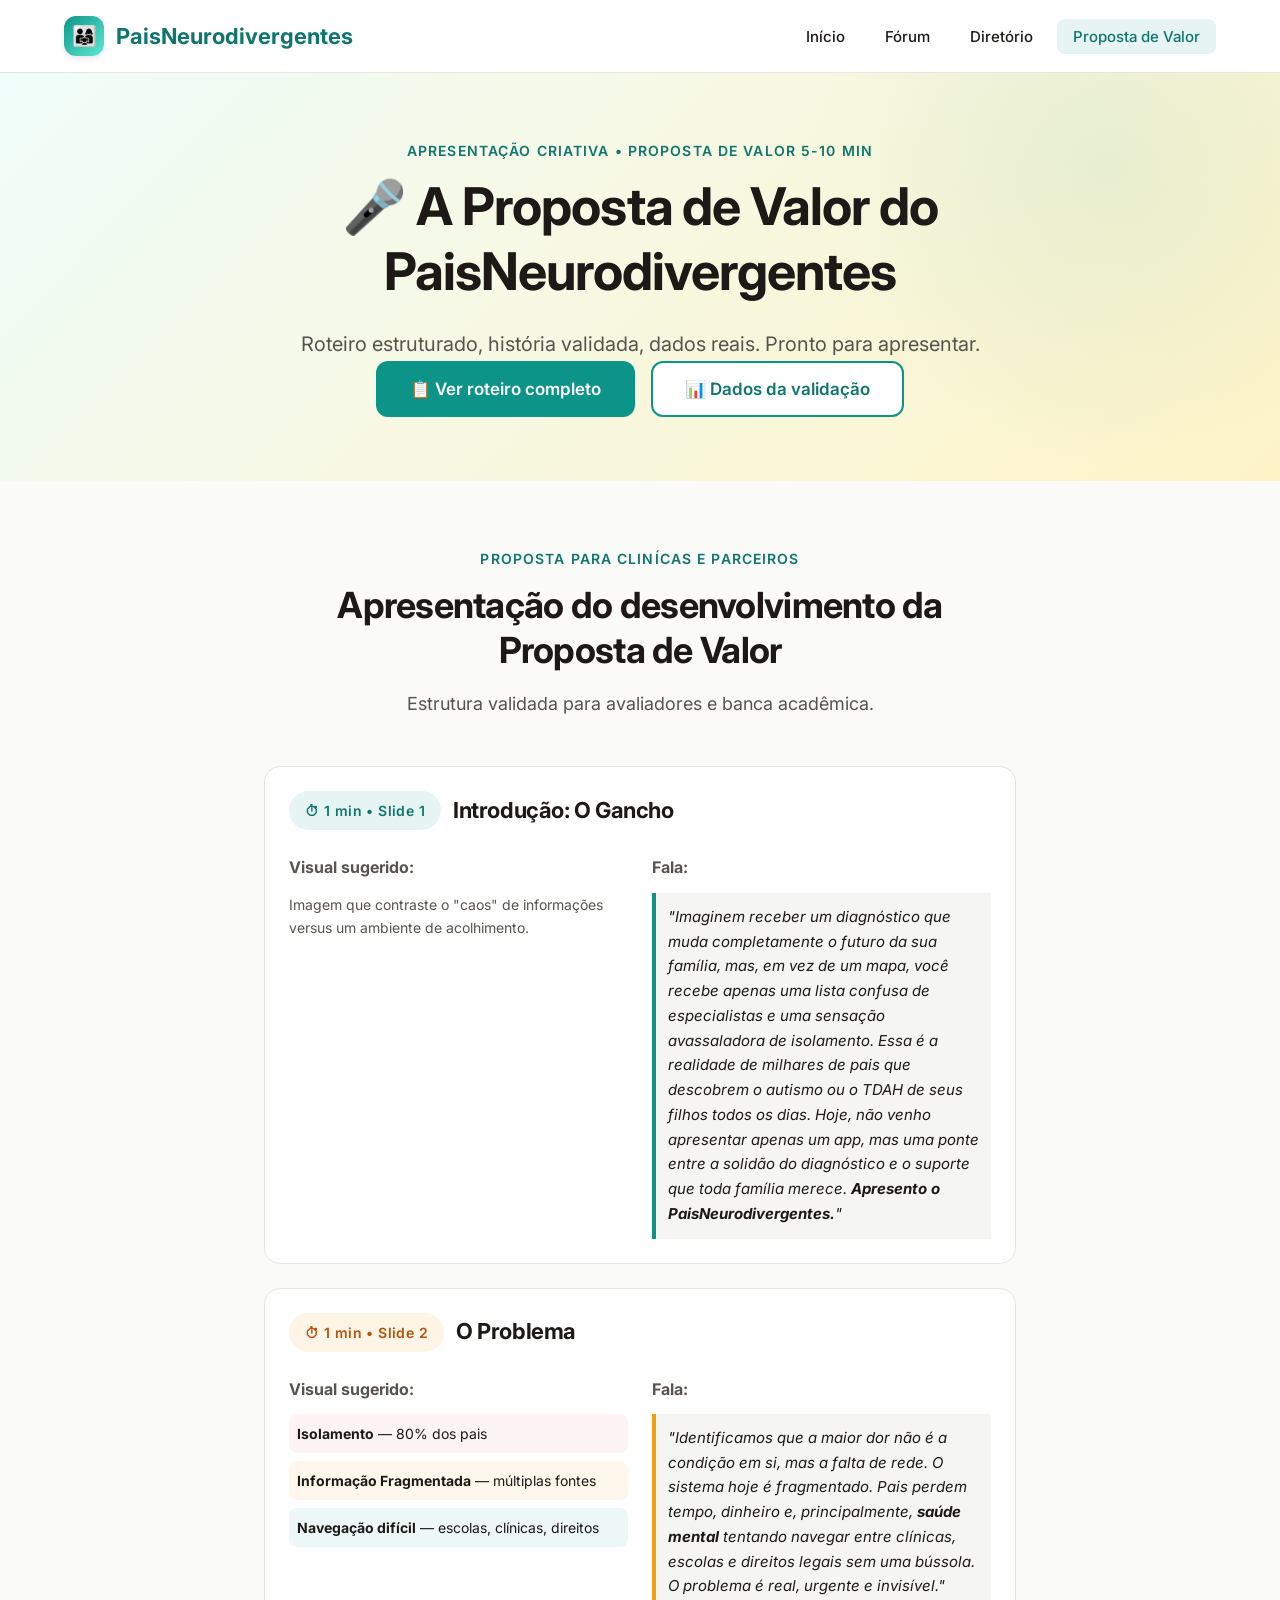
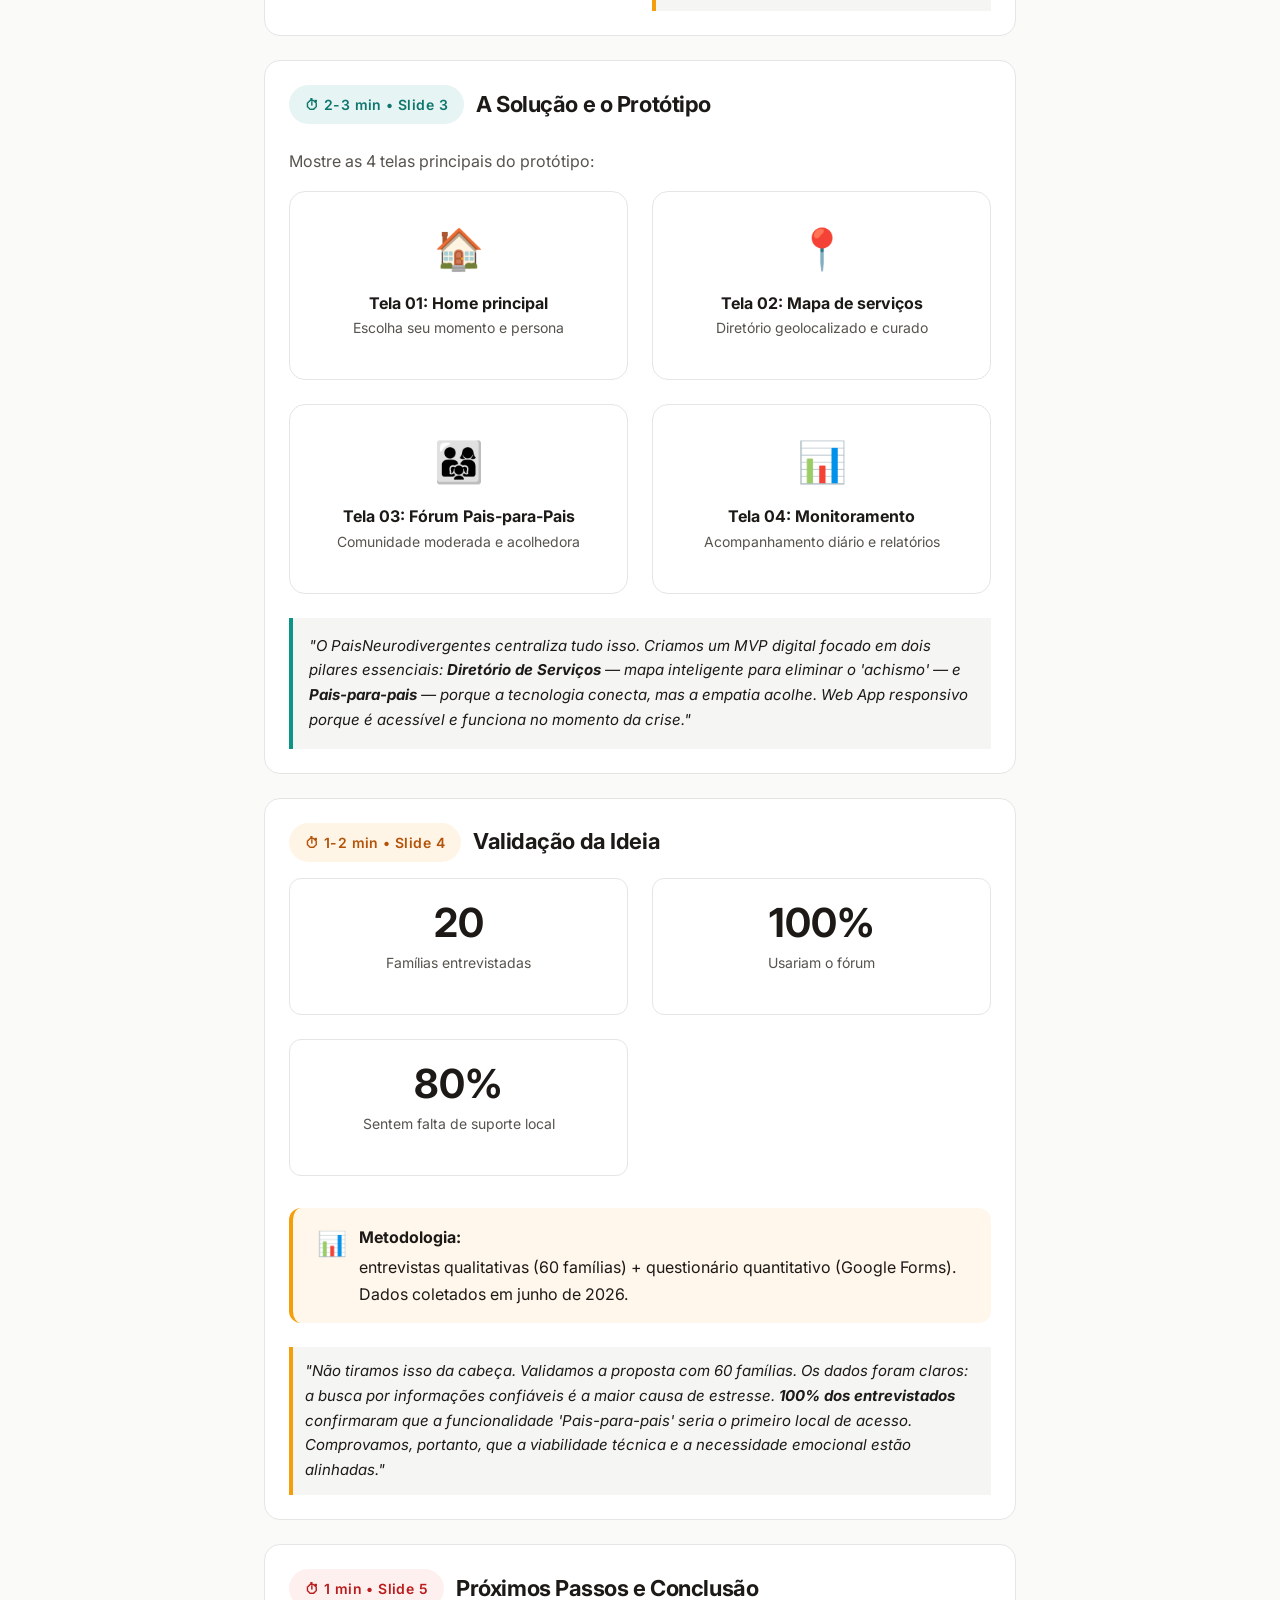
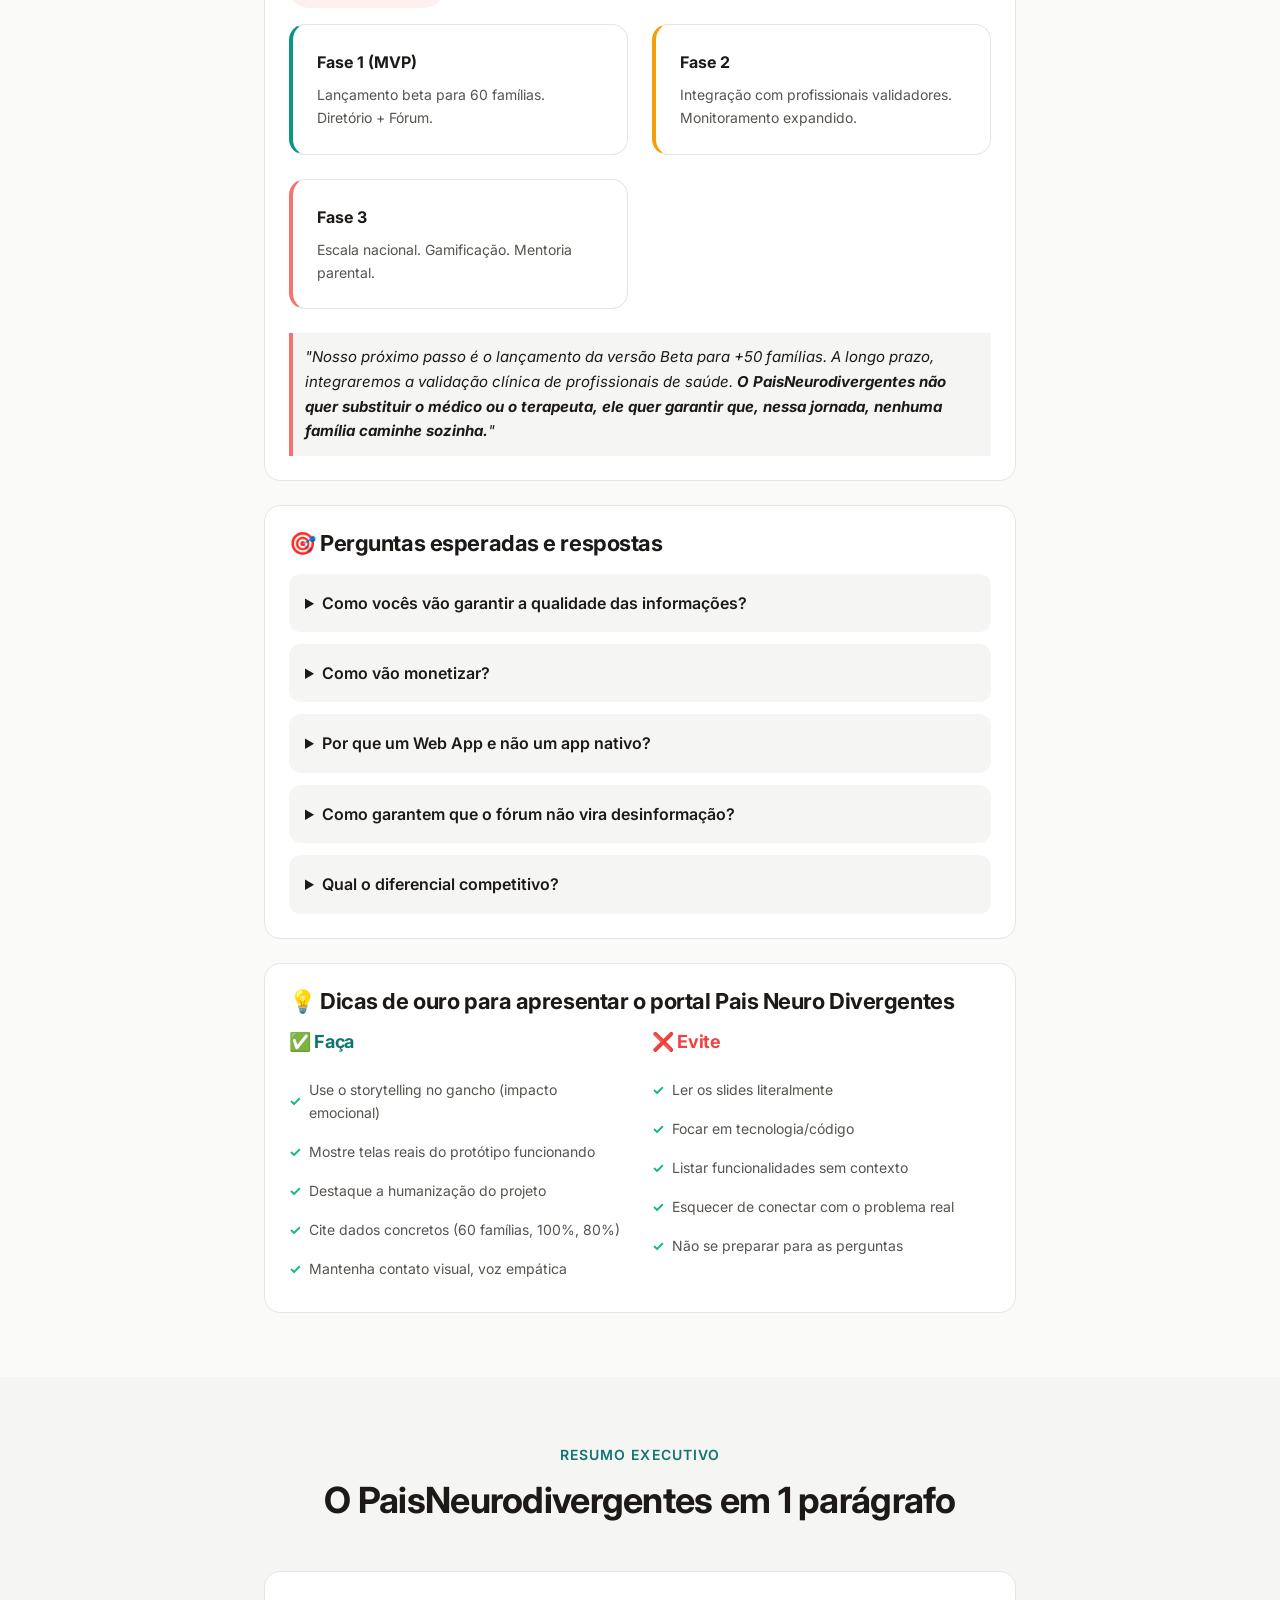
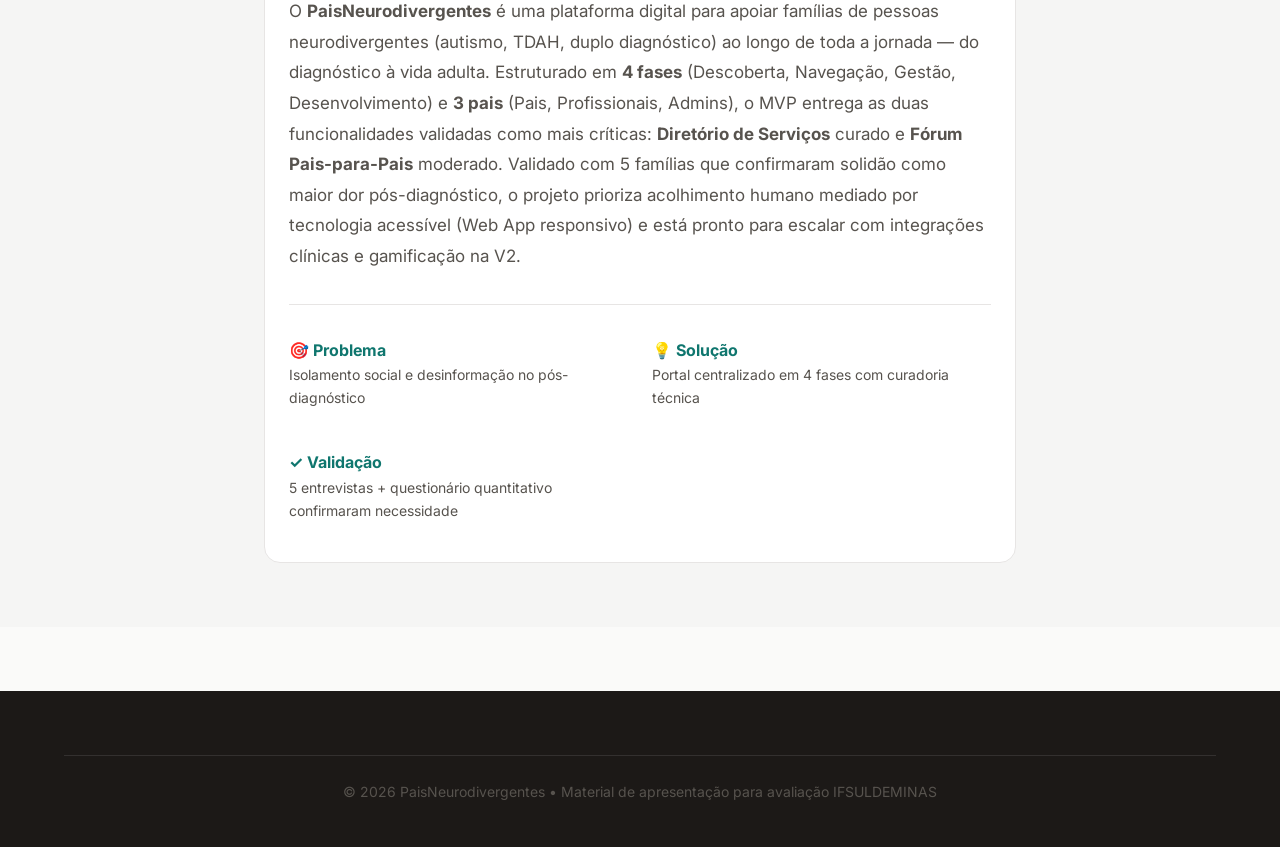
==== commit af9575c2: "home e proposta" ====
--- a/pages/proposta-de-valor.html
+++ b/pages/proposta-de-valor.html
@@ -48,8 +48,8 @@
     <section id="roteiro">
       <div class="container container-narrow">
         <div class="section-header">
-          <span class="eyebrow">Roteiro</span>
-          <h2>Apresentação de 6 a 8 minutos</h2>
+          <span class="eyebrow">Proposta para Clinícas e Parceiros</span>
+          <h2>Apresentação do desenvolvimento da Proposta de Valor</h2>
           <p>Estrutura validada para avaliadores e banca acadêmica.</p>
         </div>
 
@@ -144,7 +144,7 @@
 
           <div class="grid grid-3 mt-4">
             <div class="stat-card" style="text-align: center;">
-              <div class="stat-value" style="font-size: 2.5rem;">5</div>
+              <div class="stat-value" style="font-size: 2.5rem;">20</div>
               <p class="stat-label">Famílias entrevistadas</p>
             </div>
             <div class="stat-card" style="text-align: center;">
@@ -160,12 +160,12 @@
           <div class="alert alert-warm mt-8">
             <span class="alert-icon">📊</span>
             <div>
-              <strong>Metodologia:</strong> entrevistas qualitativas (5 famílias) + questionário quantitativo (Google Forms). Dados coletados em junho de 2026.
+              <strong>Metodologia:</strong> entrevistas qualitativas (60 famílias) + questionário quantitativo (Google Forms). Dados coletados em junho de 2026.
             </div>
           </div>
 
           <blockquote style="border-left: 4px solid var(--color-secondary); padding: var(--space-3); background: var(--color-bg-alt); margin: var(--space-6) 0 0; font-style: italic; font-size: 0.9375rem;">
-            "Não tiramos isso da cabeça. Validamos a proposta com 5 famílias. Os dados foram claros: a busca por informações confiáveis é a maior causa de estresse. <strong>100% dos entrevistados</strong> confirmaram que a funcionalidade 'Pais-para-pais' seria o primeiro local de acesso. Comprovamos, portanto, que a viabilidade técnica e a necessidade emocional estão alinhadas."
+            "Não tiramos isso da cabeça. Validamos a proposta com 60 famílias. Os dados foram claros: a busca por informações confiáveis é a maior causa de estresse. <strong>100% dos entrevistados</strong> confirmaram que a funcionalidade 'Pais-para-pais' seria o primeiro local de acesso. Comprovamos, portanto, que a viabilidade técnica e a necessidade emocional estão alinhadas."
           </blockquote>
         </article>
 
@@ -179,7 +179,7 @@
           <div class="grid grid-3 mt-4">
             <div class="card" style="border-left: 4px solid var(--color-primary);">
               <strong>Fase 1 (MVP)</strong>
-              <p style="font-size: 0.875rem; margin: var(--space-2) 0 0;">Lançamento beta para 50 famílias. Diretório + Fórum.</p>
+              <p style="font-size: 0.875rem; margin: var(--space-2) 0 0;">Lançamento beta para 60 famílias. Diretório + Fórum.</p>
             </div>
             <div class="card" style="border-left: 4px solid var(--color-secondary);">
               <strong>Fase 2</strong>
@@ -192,7 +192,7 @@
           </div>
 
           <blockquote style="border-left: 4px solid var(--color-accent); padding: var(--space-3); background: var(--color-bg-alt); margin: var(--space-6) 0 0; font-style: italic; font-size: 0.9375rem;">
-            "Nosso próximo passo é o lançamento da versão Beta para 50 famílias. A longo prazo, integraremos a validação clínica de profissionais de saúde. <strong>O PaisNeurodivergentes não quer substituir o médico ou o terapeuta, ele quer garantir que, nessa jornada, nenhuma família caminhe sozinha.</strong>"
+            "Nosso próximo passo é o lançamento da versão Beta para +50 famílias. A longo prazo, integraremos a validação clínica de profissionais de saúde. <strong>O PaisNeurodivergentes não quer substituir o médico ou o terapeuta, ele quer garantir que, nessa jornada, nenhuma família caminhe sozinha.</strong>"
           </blockquote>
         </article>
 
@@ -228,7 +228,7 @@
 
         <!-- Dicas -->
         <article class="card">
-          <h3 style="margin-bottom: var(--space-4);">💡 Dicas de ouro para apresentar</h3>
+          <h3 style="margin-bottom: var(--space-4);">💡 Dicas de ouro para apresentar o portal Pais Neuro Divergentes</h3>
           <div class="grid grid-2">
             <div>
               <h4 style="color: var(--color-primary-dark);">✅ Faça</h4>
@@ -236,7 +236,7 @@
                 <li>Use o storytelling no gancho (impacto emocional)</li>
                 <li>Mostre telas reais do protótipo funcionando</li>
                 <li>Destaque a humanização do projeto</li>
-                <li>Cite dados concretos (5 famílias, 100%, 80%)</li>
+                <li>Cite dados concretos (60 famílias, 100%, 80%)</li>
                 <li>Mantenha contato visual, voz empática</li>
               </ul>
             </div>
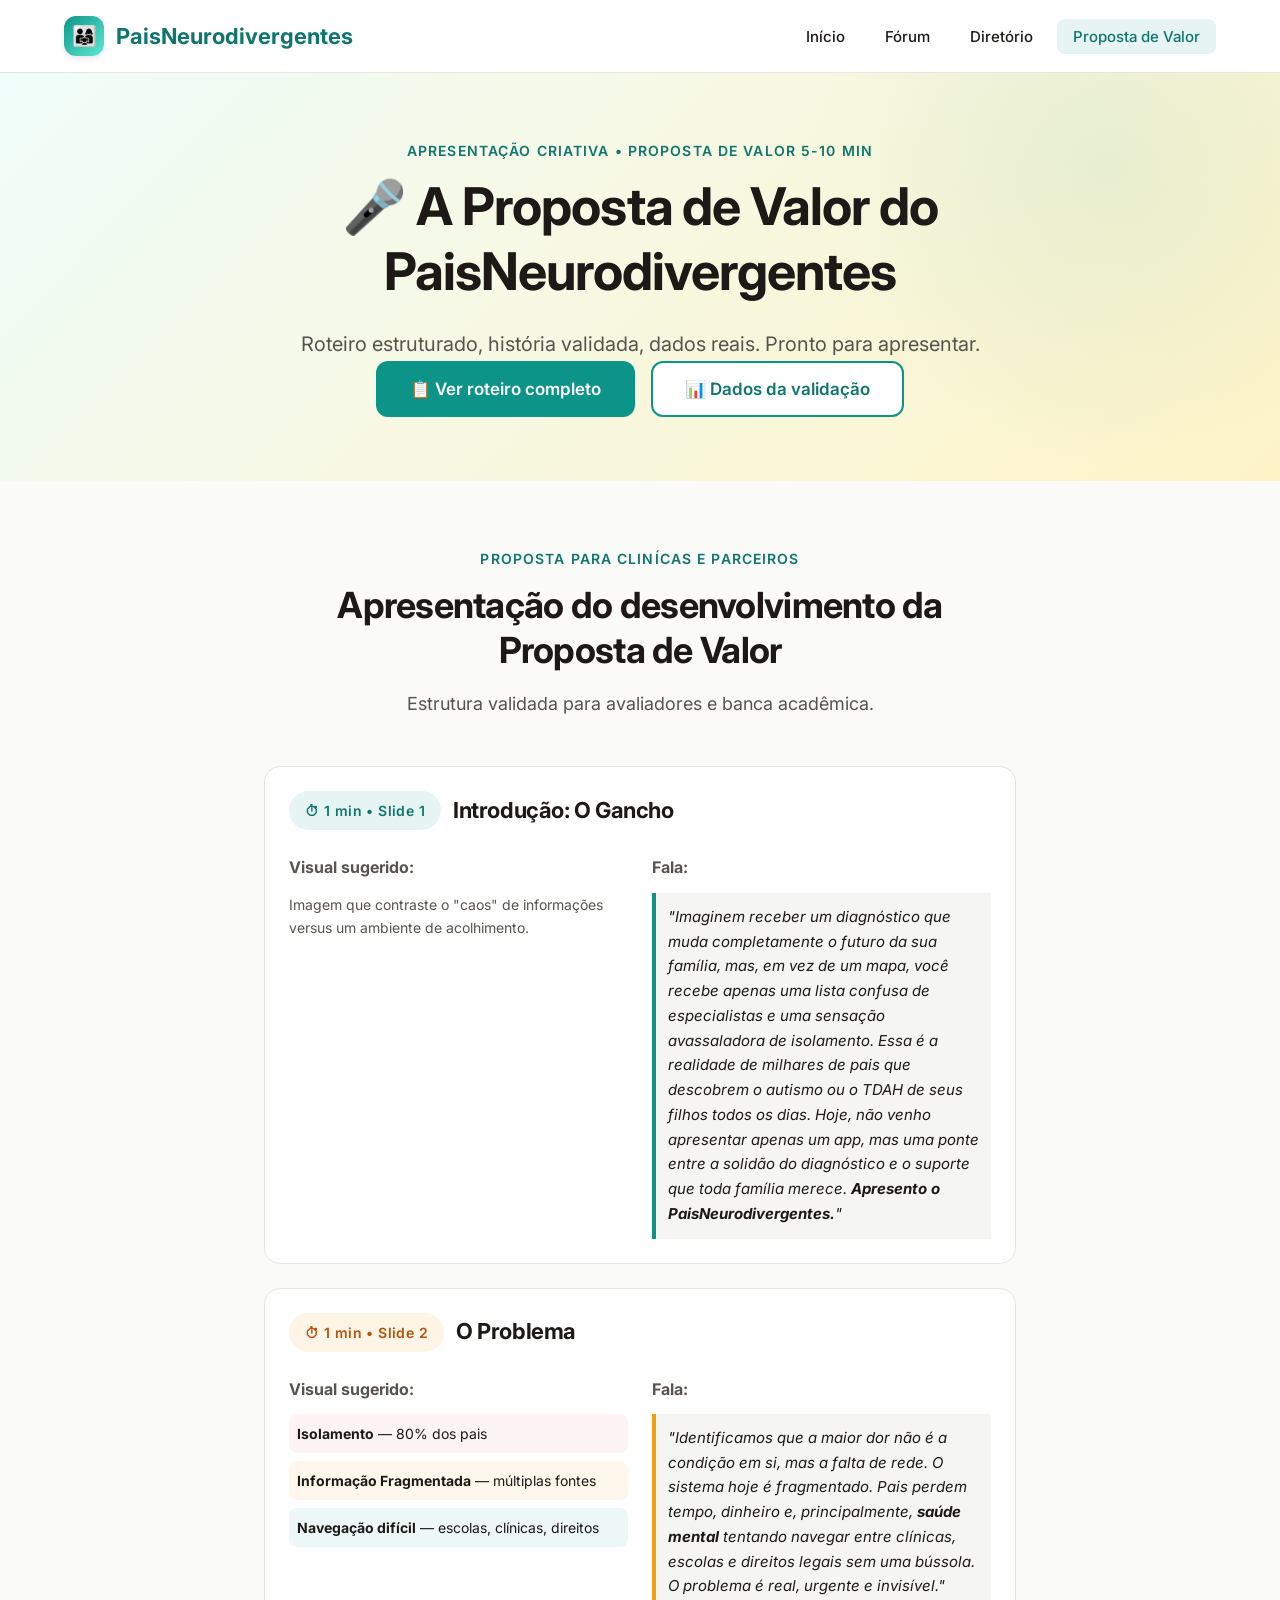
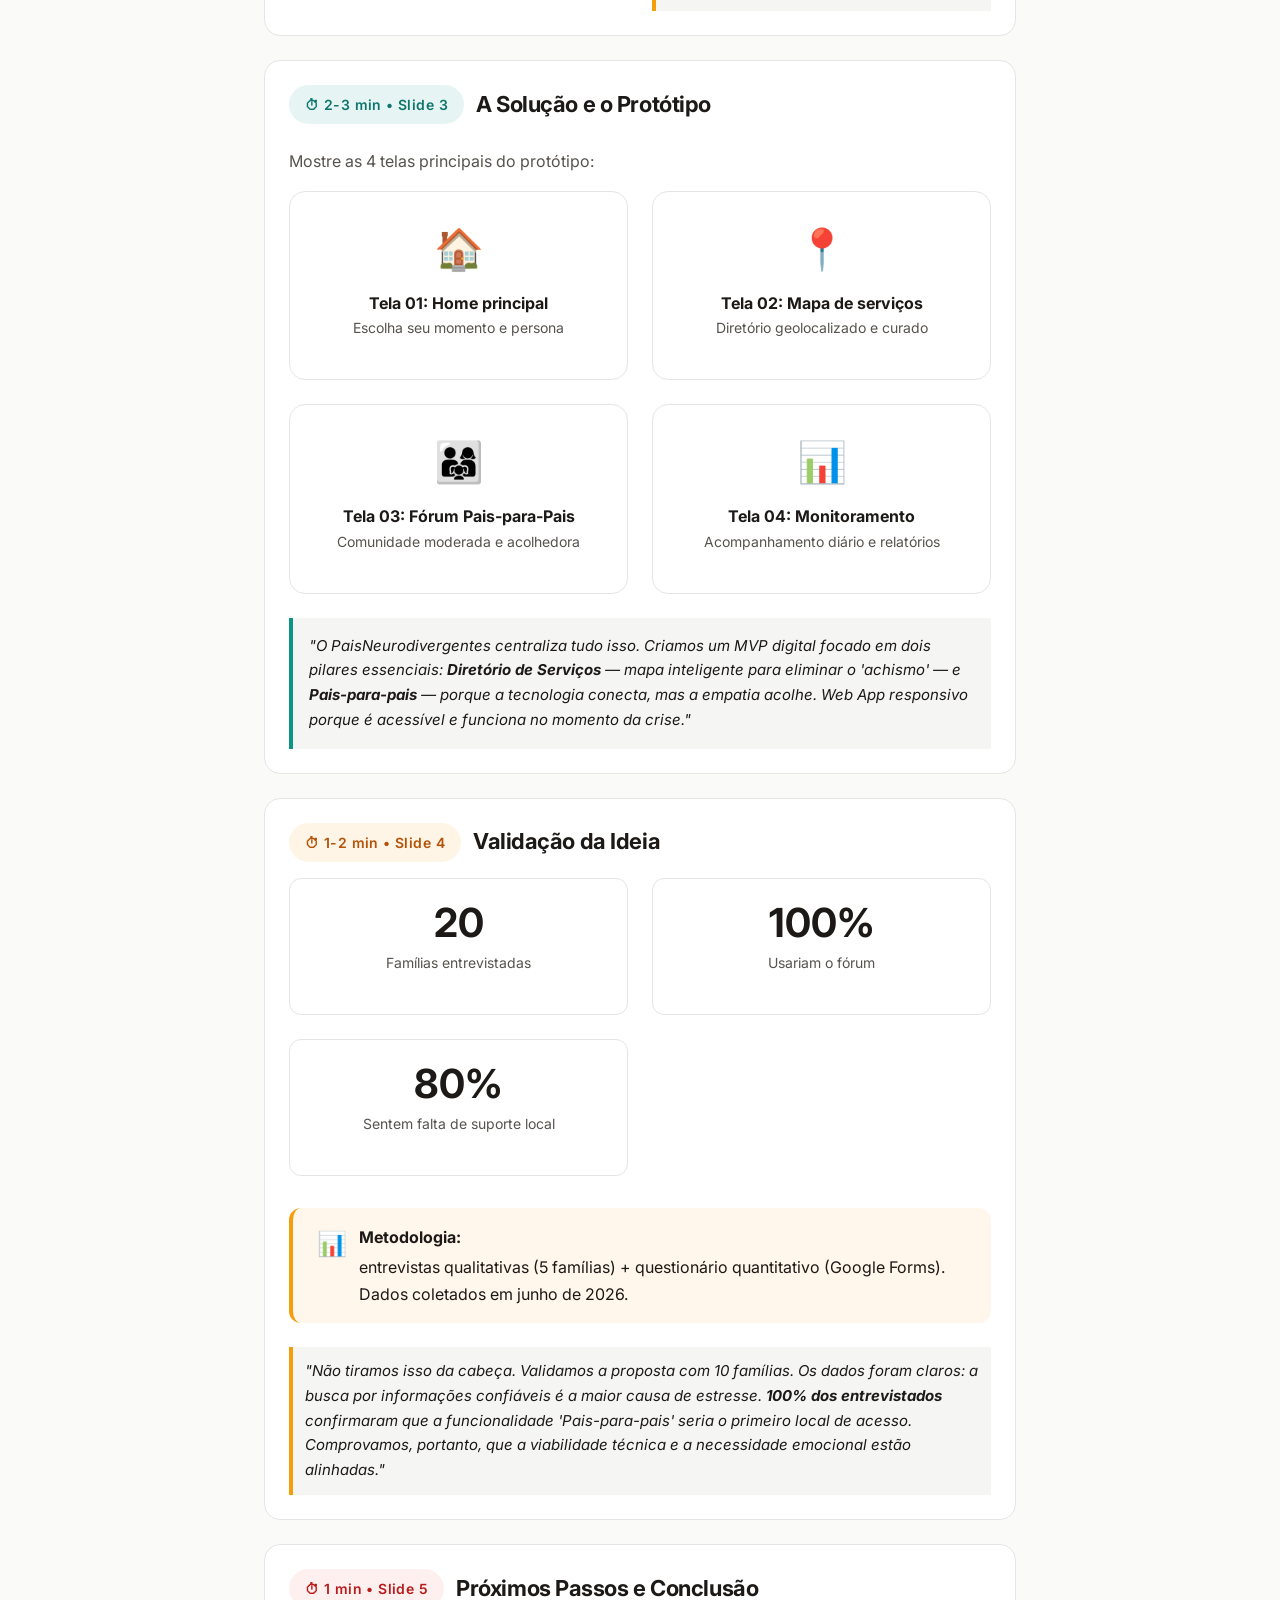
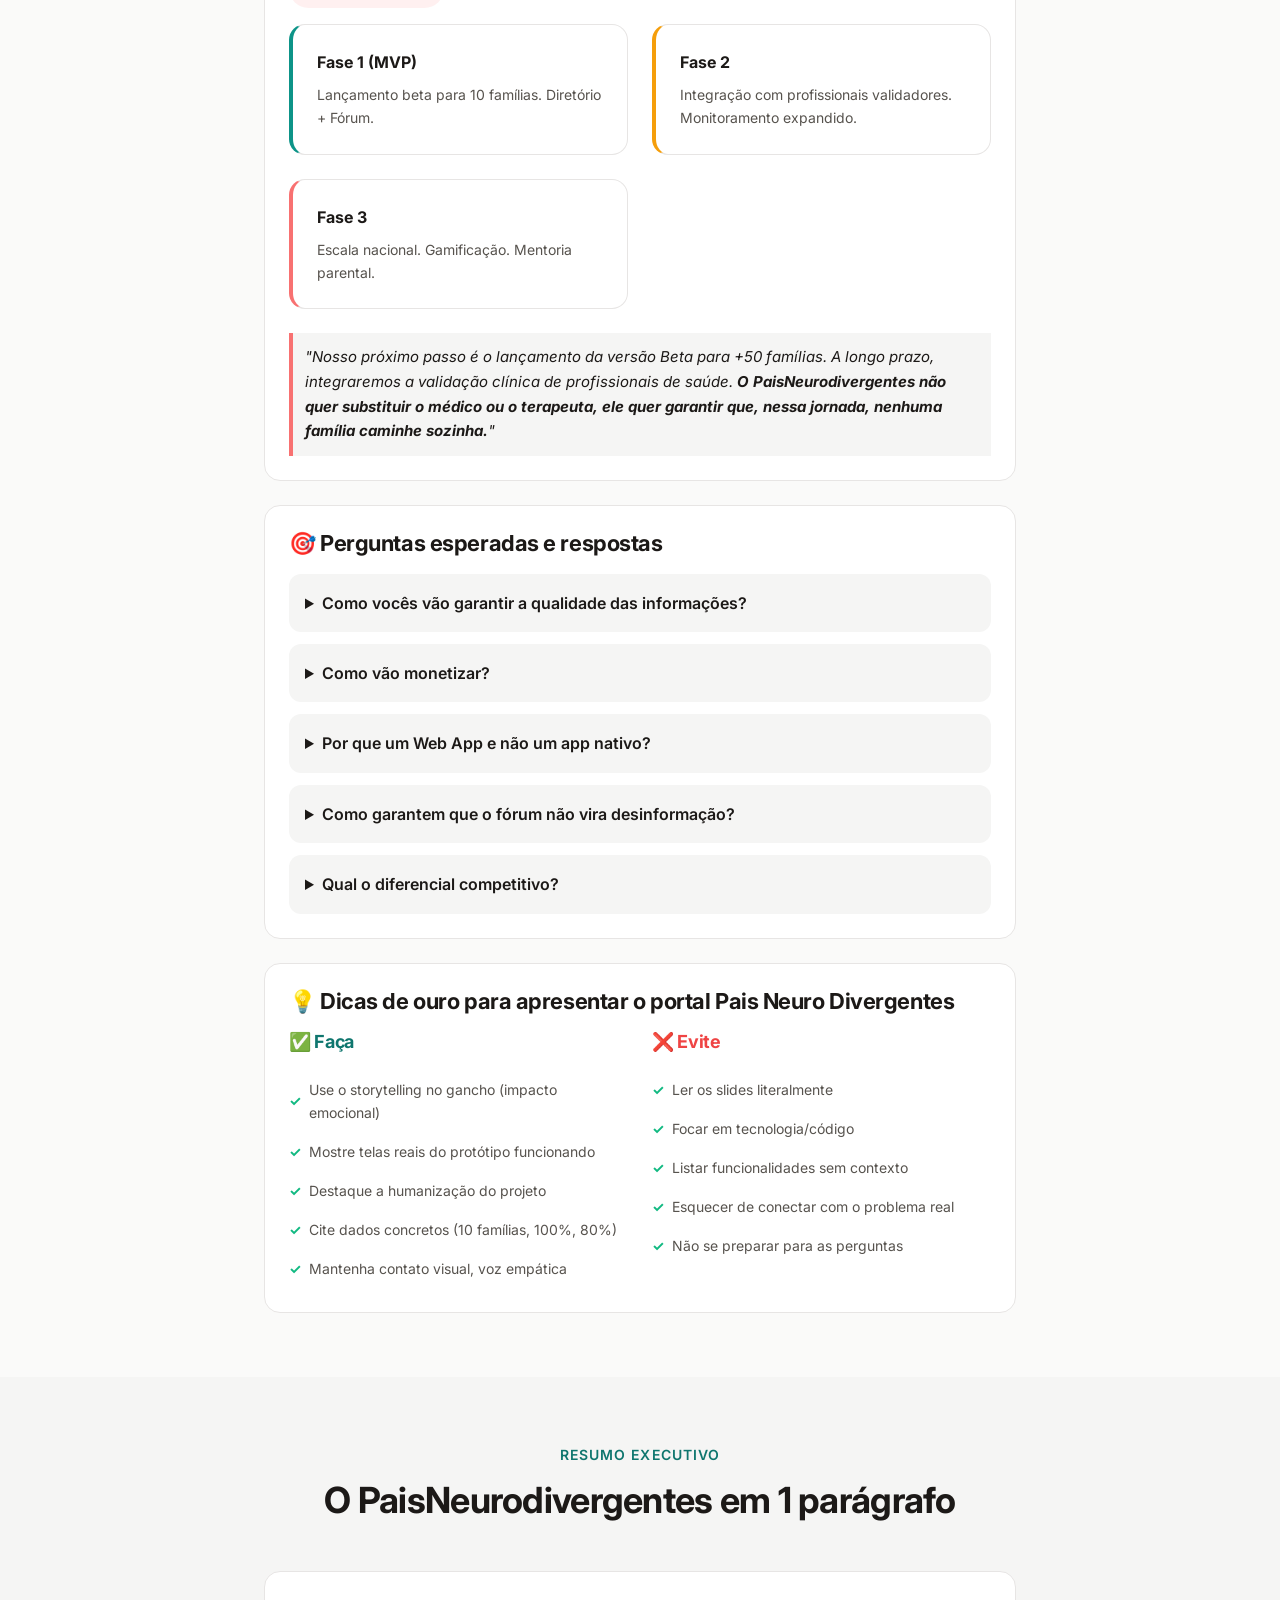
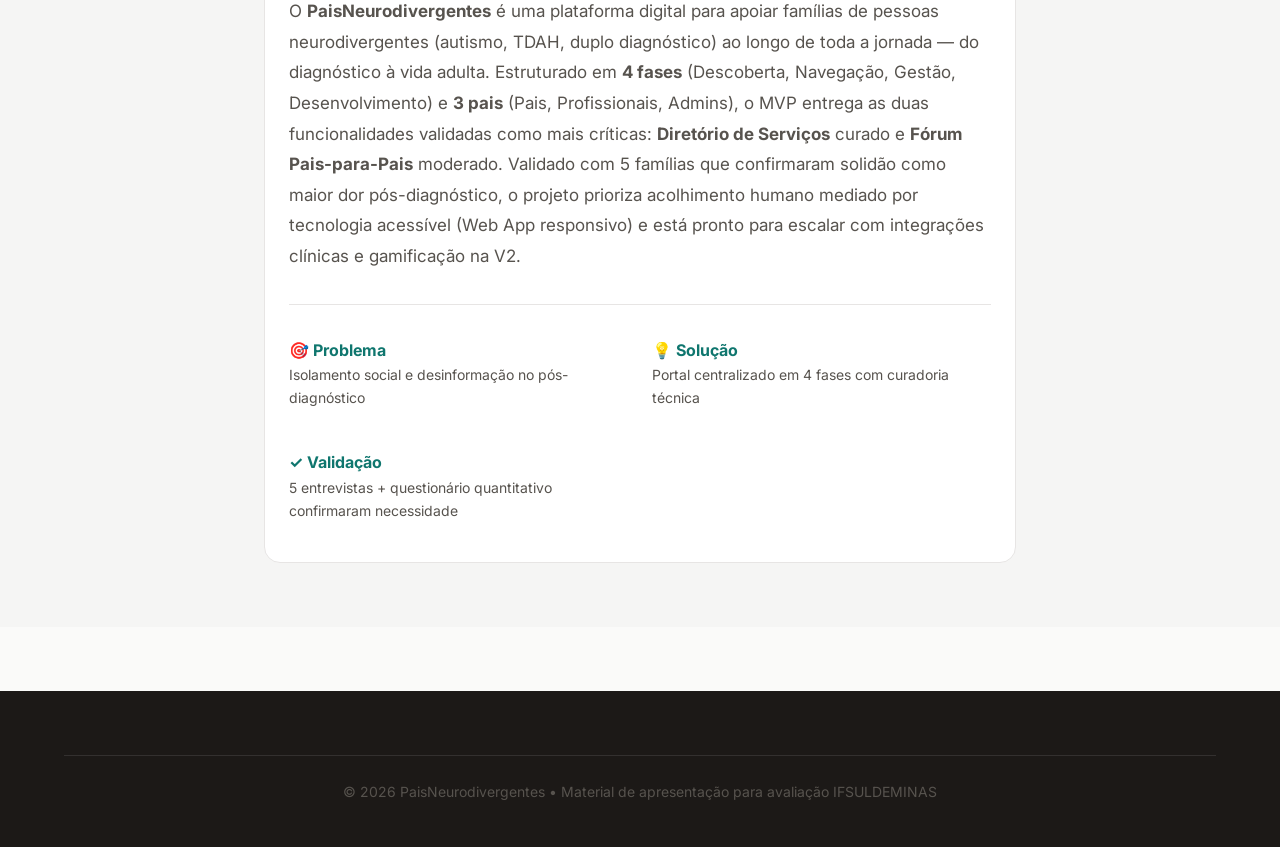
==== commit d5fb16e7: "Update proposta-de-valor.html" ====
--- a/pages/proposta-de-valor.html
+++ b/pages/proposta-de-valor.html
@@ -160,12 +160,12 @@
           <div class="alert alert-warm mt-8">
             <span class="alert-icon">📊</span>
             <div>
-              <strong>Metodologia:</strong> entrevistas qualitativas (60 famílias) + questionário quantitativo (Google Forms). Dados coletados em junho de 2026.
+              <strong>Metodologia:</strong> entrevistas qualitativas (5 famílias) + questionário quantitativo (Google Forms). Dados coletados em junho de 2026.
             </div>
           </div>
 
           <blockquote style="border-left: 4px solid var(--color-secondary); padding: var(--space-3); background: var(--color-bg-alt); margin: var(--space-6) 0 0; font-style: italic; font-size: 0.9375rem;">
-            "Não tiramos isso da cabeça. Validamos a proposta com 60 famílias. Os dados foram claros: a busca por informações confiáveis é a maior causa de estresse. <strong>100% dos entrevistados</strong> confirmaram que a funcionalidade 'Pais-para-pais' seria o primeiro local de acesso. Comprovamos, portanto, que a viabilidade técnica e a necessidade emocional estão alinhadas."
+            "Não tiramos isso da cabeça. Validamos a proposta com 10 famílias. Os dados foram claros: a busca por informações confiáveis é a maior causa de estresse. <strong>100% dos entrevistados</strong> confirmaram que a funcionalidade 'Pais-para-pais' seria o primeiro local de acesso. Comprovamos, portanto, que a viabilidade técnica e a necessidade emocional estão alinhadas."
           </blockquote>
         </article>
 
@@ -179,7 +179,7 @@
           <div class="grid grid-3 mt-4">
             <div class="card" style="border-left: 4px solid var(--color-primary);">
               <strong>Fase 1 (MVP)</strong>
-              <p style="font-size: 0.875rem; margin: var(--space-2) 0 0;">Lançamento beta para 60 famílias. Diretório + Fórum.</p>
+              <p style="font-size: 0.875rem; margin: var(--space-2) 0 0;">Lançamento beta para 10 famílias. Diretório + Fórum.</p>
             </div>
             <div class="card" style="border-left: 4px solid var(--color-secondary);">
               <strong>Fase 2</strong>
@@ -236,7 +236,7 @@
                 <li>Use o storytelling no gancho (impacto emocional)</li>
                 <li>Mostre telas reais do protótipo funcionando</li>
                 <li>Destaque a humanização do projeto</li>
-                <li>Cite dados concretos (60 famílias, 100%, 80%)</li>
+                <li>Cite dados concretos (10 famílias, 100%, 80%)</li>
                 <li>Mantenha contato visual, voz empática</li>
               </ul>
             </div>
